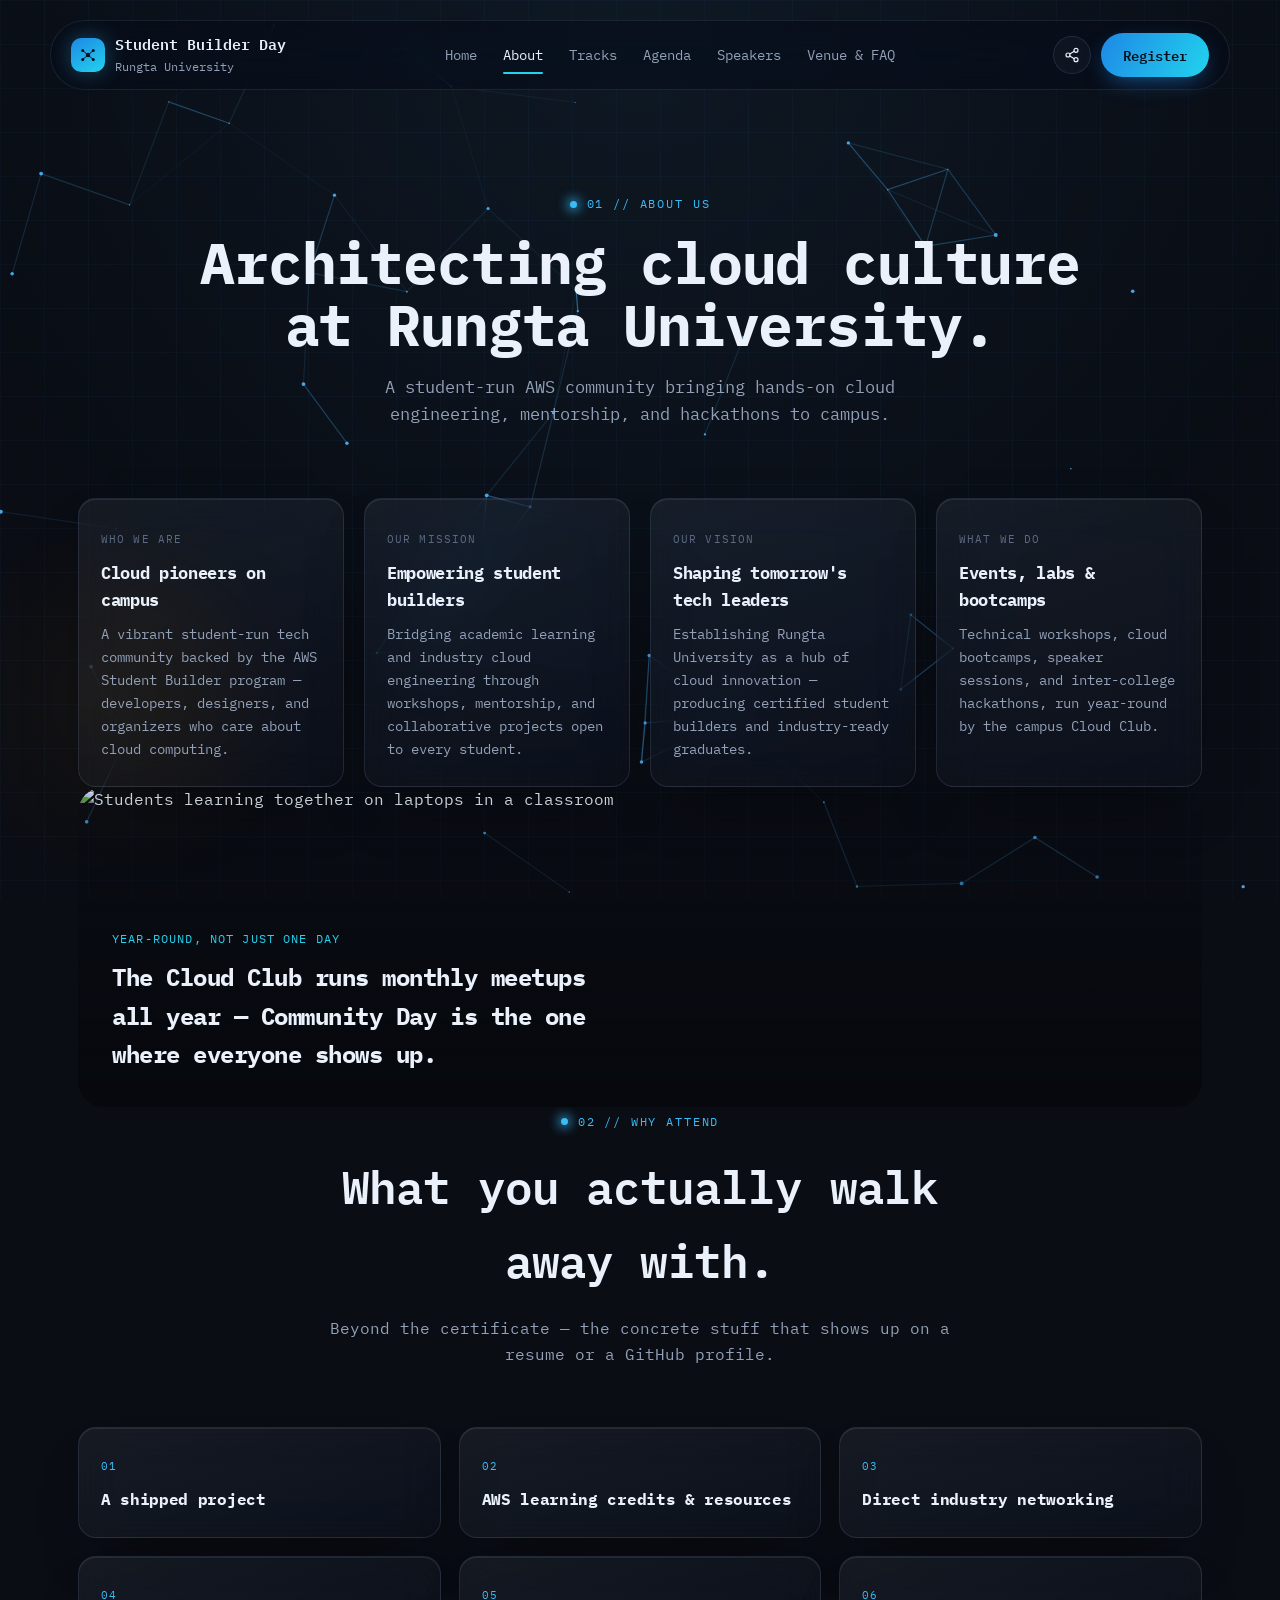
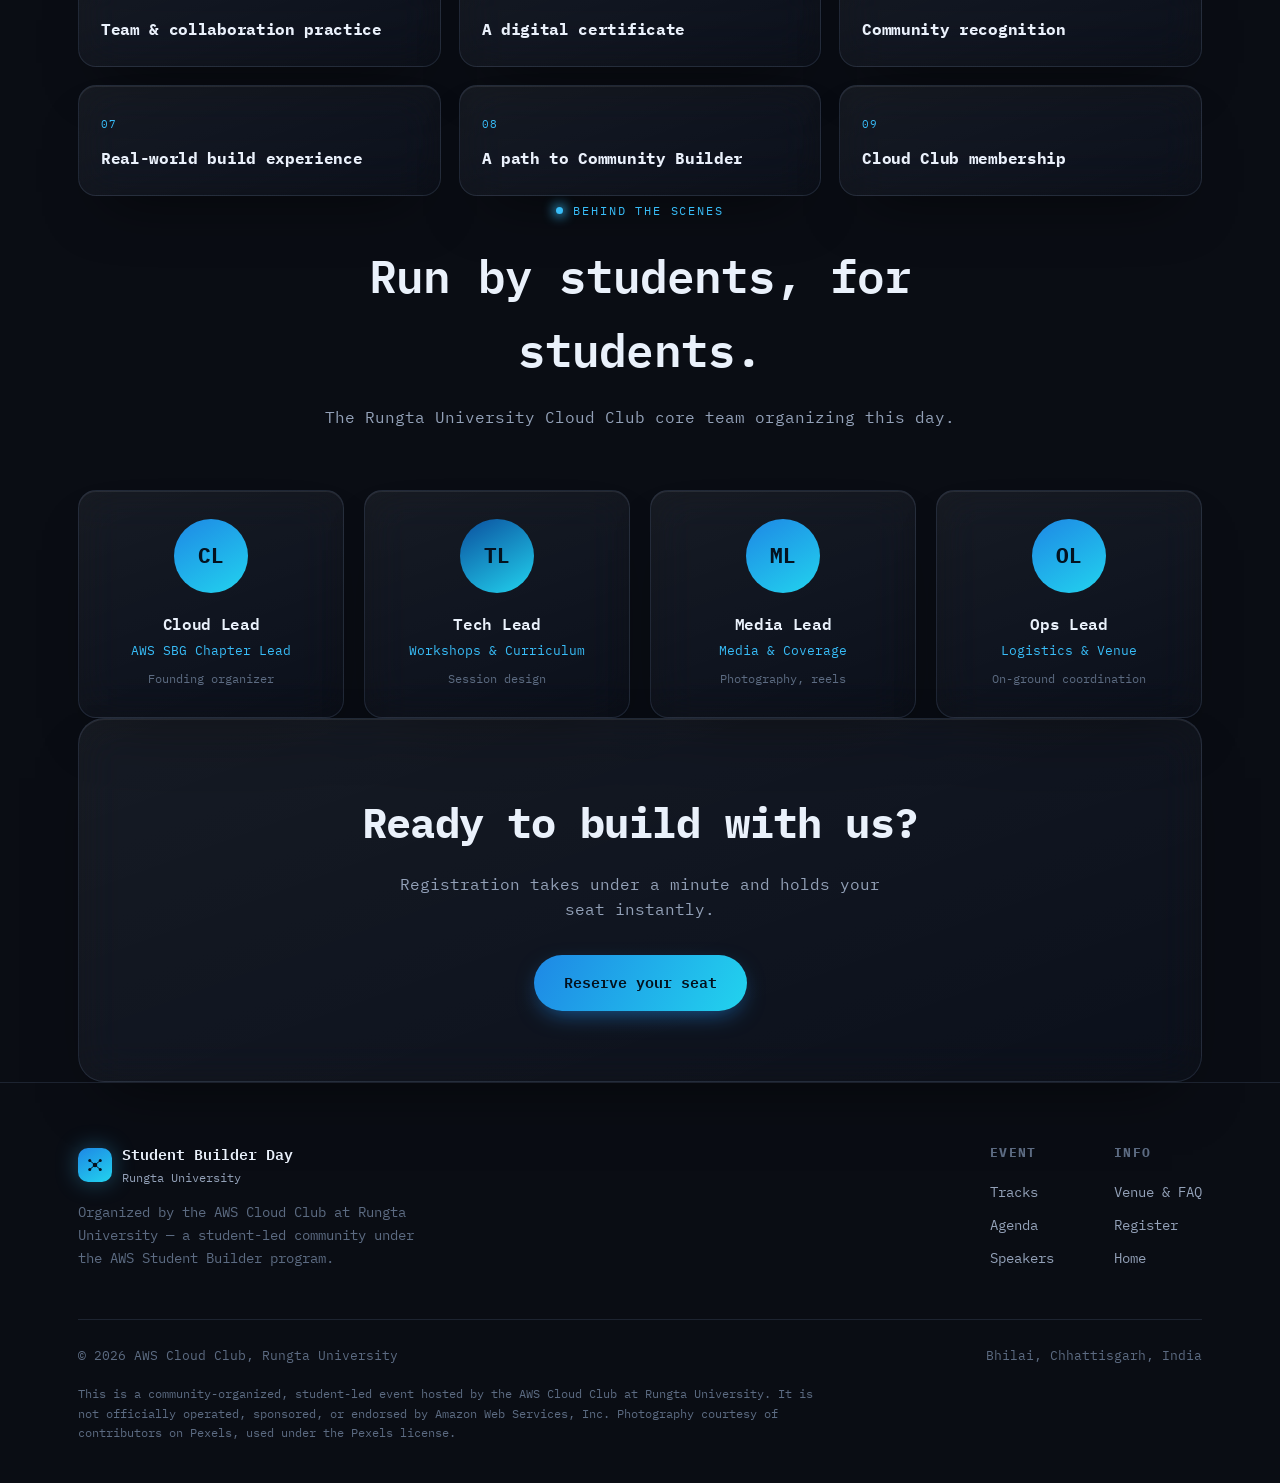
==== about.html @ 80606234 "Cyberpunk UI revamp, global IBM Plex Mono typography, and EmailJS setup" ====
<!DOCTYPE html>
<html lang="en">
<head>
<meta charset="UTF-8">
<meta name="viewport" content="width=device-width, initial-scale=1.0">
<title>About · AWS Student Builder Community Day</title>
<link href="https://fonts.googleapis.com/css2?family=IBM+Plex+Mono:wght@400;500;600;700&display=swap" rel="stylesheet">
<link rel="stylesheet" href="assets/style.css">
</head>
<body>

<canvas id="aurora"></canvas>
<div class="grain"></div>
<div class="bg-glow-global"></div>
<div class="vignette"></div>

<header id="siteHeader">
  <div class="nav-inner">
    <div class="brand">
      <div class="brand-mark">
        <svg viewBox="0 0 24 24" fill="none" xmlns="http://www.w3.org/2000/svg">
          <circle cx="12" cy="12" r="3" fill="#04121f"/><circle cx="5" cy="6" r="2" fill="#04121f"/><circle cx="19" cy="6" r="2" fill="#04121f"/>
          <circle cx="5" cy="18" r="2" fill="#04121f"/><circle cx="19" cy="18" r="2" fill="#04121f"/>
          <path d="M12 12L5 6M12 12L19 6M12 12L5 18M12 12L19 18" stroke="#04121f" stroke-width="1.3"/>
        </svg>
      </div>
      <div>Student Builder Day<span class="sub">Rungta University</span></div>
    </div>
    <nav class="links">
      <a href="index.html">Home</a>
      <a href="about.html" class="active">About</a>
      <a href="tracks.html">Tracks</a>
      <a href="agenda.html">Agenda</a>
      <a href="speakers.html">Speakers</a>
      <a href="venue.html">Venue &amp; FAQ</a>
    </nav>
    <div style="display:flex;align-items:center;gap:10px;">
      <button class="btn-icon" data-share aria-label="Share this page">
        <svg viewBox="0 0 24 24" fill="none" stroke-width="1.8" stroke-linecap="round" stroke-linejoin="round"><circle cx="18" cy="5" r="3"/><circle cx="6" cy="12" r="3"/><circle cx="18" cy="19" r="3"/><path d="M8.6 13.5l6.8 4M15.4 6.5l-6.8 4"/></svg>
      </button>
      <a href="register.html" class="btn btn-primary">Register</a>
      <div class="burger" id="burger" onclick="toggleMobile()"><span></span><span></span><span></span></div>
    </div>
  </div>
</header>

<div class="mobile-menu glass glass-tight" id="mobileMenu">
  <a href="index.html">Home</a>
  <a href="about.html" class="active">About</a>
  <a href="tracks.html">Tracks</a>
  <a href="agenda.html">Agenda</a>
  <a href="speakers.html">Speakers</a>
  <a href="venue.html">Venue &amp; FAQ</a>
  <a href="register.html">Register</a>
</div>

<main>

  <section class="page-hero wrap">
    <div class="eyebrow" style="justify-content:center;">01 // About us</div>
    <h1>Architecting cloud culture<br>at Rungta University.</h1>
    <p>A student-run AWS community bringing hands-on cloud engineering, mentorship, and hackathons to campus.</p>
  </section>

  <section class="wrap" style="padding-top:0;">
    <div class="pillar-grid">
      <div class="pillar-card glass glass-tight reveal">
        <span class="tag">Who we are</span>
        <h4>Cloud pioneers on campus</h4>
        <p>A vibrant student-run tech community backed by the AWS Student Builder program — developers, designers, and organizers who care about cloud computing.</p>
      </div>
      <div class="pillar-card glass glass-tight reveal">
        <span class="tag">Our mission</span>
        <h4>Empowering student builders</h4>
        <p>Bridging academic learning and industry cloud engineering through workshops, mentorship, and collaborative projects open to every student.</p>
      </div>
      <div class="pillar-card glass glass-tight reveal">
        <span class="tag">Our vision</span>
        <h4>Shaping tomorrow's tech leaders</h4>
        <p>Establishing Rungta University as a hub of cloud innovation — producing certified student builders and industry-ready graduates.</p>
      </div>
      <div class="pillar-card glass glass-tight reveal">
        <span class="tag">What we do</span>
        <h4>Events, labs &amp; bootcamps</h4>
        <p>Technical workshops, cloud bootcamps, speaker sessions, and inter-college hackathons, run year-round by the campus Cloud Club.</p>
      </div>
    </div>
  </section>

  <!-- PHOTO BANNER -->
  <div class="wrap">
    <div class="photo-banner reveal">
      <img src="https://images.pexels.com/photos/5940833/pexels-photo-5940833.jpeg?auto=compress&cs=tinysrgb&w=1600" alt="Students learning together on laptops in a classroom">
      <div class="cap">
        <span>Year-round, not just one day</span>
        <h3>The Cloud Club runs monthly meetups all year — Community Day is the one where everyone shows up.</h3>
      </div>
    </div>
  </div>

  <!-- BENEFITS -->
  <section class="wrap">
    <div class="section-head center reveal" style="margin-left:auto;margin-right:auto;">
      <div class="eyebrow" style="justify-content:center;">02 // Why attend</div>
      <h2>What you actually walk away with.</h2>
      <p>Beyond the certificate — the concrete stuff that shows up on a resume or a GitHub profile.</p>
    </div>
    <div class="benefit-grid">
      <div class="benefit-card glass glass-tight reveal"><span class="benefit-num">01</span><h4>A shipped project</h4></div>
      <div class="benefit-card glass glass-tight reveal"><span class="benefit-num">02</span><h4>AWS learning credits &amp; resources</h4></div>
      <div class="benefit-card glass glass-tight reveal"><span class="benefit-num">03</span><h4>Direct industry networking</h4></div>
      <div class="benefit-card glass glass-tight reveal"><span class="benefit-num">04</span><h4>Team &amp; collaboration practice</h4></div>
      <div class="benefit-card glass glass-tight reveal"><span class="benefit-num">05</span><h4>A digital certificate</h4></div>
      <div class="benefit-card glass glass-tight reveal"><span class="benefit-num">06</span><h4>Community recognition</h4></div>
      <div class="benefit-card glass glass-tight reveal"><span class="benefit-num">07</span><h4>Real-world build experience</h4></div>
      <div class="benefit-card glass glass-tight reveal"><span class="benefit-num">08</span><h4>A path to Community Builder</h4></div>
      <div class="benefit-card glass glass-tight reveal"><span class="benefit-num">09</span><h4>Cloud Club membership</h4></div>
    </div>
  </section>

  <!-- ORGANIZING TEAM -->
  <section class="wrap">
    <div class="section-head center reveal" style="margin-left:auto;margin-right:auto;">
      <div class="eyebrow" style="justify-content:center;">Behind the scenes</div>
      <h2>Run by students, for students.</h2>
      <p>The Rungta University Cloud Club core team organizing this day.</p>
    </div>
    <div class="team-grid" id="teamGrid"></div>
  </section>

  <div class="wrap">
    <div class="register-banner glass reveal">
      <h2>Ready to build with us?</h2>
      <p>Registration takes under a minute and holds your seat instantly.</p>
      <a href="register.html" class="btn btn-primary btn-lg">Reserve your seat</a>
    </div>
  </div>

</main>

<footer>
  <div class="wrap">
    <div class="footer-grid">
      <div class="footer-brand">
        <div class="brand">
          <div class="brand-mark">
            <svg viewBox="0 0 24 24" fill="none" xmlns="http://www.w3.org/2000/svg">
              <circle cx="12" cy="12" r="3" fill="#04121f"/><circle cx="5" cy="6" r="2" fill="#04121f"/><circle cx="19" cy="6" r="2" fill="#04121f"/>
              <circle cx="5" cy="18" r="2" fill="#04121f"/><circle cx="19" cy="18" r="2" fill="#04121f"/>
              <path d="M12 12L5 6M12 12L19 6M12 12L5 18M12 12L19 18" stroke="#04121f" stroke-width="1.3"/>
            </svg>
          </div>
          <div>Student Builder Day<span class="sub">Rungta University</span></div>
        </div>
        <p>Organized by the AWS Cloud Club at Rungta University — a student-led community under the AWS Student Builder program.</p>
      </div>
      <div class="footer-links">
        <div class="footer-col">
          <h5>Event</h5>
          <a href="tracks.html">Tracks</a>
          <a href="agenda.html">Agenda</a>
          <a href="speakers.html">Speakers</a>
        </div>
        <div class="footer-col">
          <h5>Info</h5>
          <a href="venue.html">Venue &amp; FAQ</a>
          <a href="register.html">Register</a>
          <a href="index.html">Home</a>
        </div>
      </div>
    </div>
    <div class="footer-bottom">
      <span>© 2026 AWS Cloud Club, Rungta University</span>
      <span>Bhilai, Chhattisgarh, India</span>
    </div>
    <p class="disclaimer">This is a community-organized, student-led event hosted by the AWS Cloud Club at Rungta University. It is not officially operated, sponsored, or endorsed by Amazon Web Services, Inc. Photography courtesy of contributors on Pexels, used under the Pexels license.</p>
  </div>
</footer>

<script src="assets/app.js"></script>
</body>
</html>
---- assets/style.css ----
:root{
  --void:#0A0D14;
  --void-2:#05070B;
  --panel:#0F1420;
  --panel-2:#131A29;
  --panel-border:rgba(148,178,222,0.14);
  --aws-blue:#1E88E5;
  --aws-blue-deep:#0B4F9E;
  --cyan:#38BDF8;
  --cyan-2:#22D3EE;
  --ice:#EAF1FB;
  --slate:#93A1B8;
  --slate-dim:#5C6B82;
  --success:#34D399;
  --danger:#F87171;
  --radius-lg:26px;
  --radius-md:18px;
  --radius-sm:12px;
  --ease:cubic-bezier(.16,.8,.24,1);
}
*{margin:0;padding:0;box-sizing:border-box;}
html{scroll-behavior:smooth;}
body{
  background:var(--void);
  color:var(--ice);
  font-family:'IBM Plex Mono',monospace;
  -webkit-font-smoothing:antialiased;
  line-height:1.6;
  overflow-x:hidden;
}
::selection{background:var(--aws-blue);color:#fff;}
h1,h2,h3,h4{font-family:'IBM Plex Mono',monospace;letter-spacing:-0.02em;color:var(--ice);}
.mono{font-family:'IBM Plex Mono',monospace;}
a{color:inherit;text-decoration:none;}
img{max-width:100%;display:block;}
button{font-family:inherit;cursor:pointer;border:none;background:none;color:inherit;}

.wrap{max-width:1180px;margin:0 auto;padding:0 28px;}
section{position:relative;padding:120px 0;}
@media(max-width:768px){section{padding:80px 0;} .wrap{padding:0 20px;}}

.eyebrow{
  font-family:'IBM Plex Mono',monospace;font-size:0.72rem;letter-spacing:0.16em;
  text-transform:uppercase;color:var(--cyan);display:inline-flex;align-items:center;gap:10px;margin-bottom:18px;
}
.eyebrow::before{content:'';width:7px;height:7px;border-radius:50%;background:var(--cyan);box-shadow:0 0 12px 2px var(--cyan);}
.grad-text{
  background:linear-gradient(100deg,var(--aws-blue) 10%,var(--cyan-2) 55%,var(--cyan) 90%);
  -webkit-background-clip:text;background-clip:text;color:transparent;
}

/* ---------- ambient background canvas (used on every page) ---------- */
#aurora{position:fixed;top:0;left:0;width:100%;height:100%;z-index:0;pointer-events:none;opacity:1;}
.grain{position:fixed;inset:0;z-index:0;pointer-events:none;background-image:linear-gradient(rgba(77,181,255,0.035) 1px,transparent 1px),linear-gradient(90deg,rgba(77,181,255,0.035) 1px,transparent 1px);background-size:44px 44px;mix-blend-mode:normal;opacity:1;}
.vignette{position:fixed;inset:0;z-index:1;pointer-events:none;background:radial-gradient(circle at 50% 0%,rgba(77,181,255,0.07) 0%,transparent 70%);}
.bg-glow-global{position:fixed;width:400px;height:400px;border-radius:50%;background:radial-gradient(circle,rgba(255,153,0,0.05) 0%,transparent 70%);bottom:0;left:-80px;pointer-events:none;z-index:0;animation:glowDrift 22s ease-in-out infinite alternate-reverse;}
@keyframes glowDrift{0%{transform:translate(0,0);}100%{transform:translate(40px,60px);}}
main{position:relative;z-index:2;}

/* ---------- video background (home hero) ---------- */
.video-bg-wrap{position:absolute;inset:0;overflow:hidden;z-index:0;}
.video-bg-wrap video{
  position:absolute;top:50%;left:50%;min-width:100%;min-height:100%;width:auto;height:auto;
  transform:translate(-50%,-50%);object-fit:cover;filter:saturate(1.15) brightness(0.55);
}
.video-bg-wrap::after{
  content:'';position:absolute;inset:0;
  background:
    linear-gradient(180deg, rgba(5,7,11,0.55) 0%, rgba(5,7,11,0.75) 55%, var(--void) 100%),
    radial-gradient(circle at 50% 30%, rgba(30,136,229,0.18), transparent 60%);
}

/* ---------- liquid glass ---------- */
.glass{
  position:relative;
  background:linear-gradient(160deg, rgba(255,255,255,0.06), rgba(255,255,255,0.015));
  backdrop-filter:blur(22px) saturate(160%);-webkit-backdrop-filter:blur(22px) saturate(160%);
  border:1px solid var(--panel-border);border-radius:var(--radius-lg);
  box-shadow:0 1px 0 rgba(255,255,255,0.08) inset, 0 30px 60px -30px rgba(0,0,0,0.6);
  overflow:hidden;
}
.glass::before{
  content:'';position:absolute;inset:0;border-radius:inherit;
  background:radial-gradient(320px circle at var(--mx,50%) var(--my,0%), rgba(120,190,255,0.16), transparent 60%);
  opacity:0;transition:opacity .4s var(--ease);pointer-events:none;
}
.glass:hover::before{opacity:1;}
.glass-tight{border-radius:var(--radius-md);}

/* ---------- nav ---------- */
header{position:fixed;top:0;left:0;right:0;z-index:100;padding:20px 28px;transition:padding .35s var(--ease);}
header.scrolled{padding:12px 28px;}
.nav-inner{
  max-width:1180px;margin:0 auto;display:flex;align-items:center;justify-content:space-between;padding:12px 20px;
  border-radius:100px;background:rgba(9,12,20,0.55);backdrop-filter:blur(18px) saturate(160%);-webkit-backdrop-filter:blur(18px) saturate(160%);
  border:1px solid rgba(148,178,222,0.12);transition:all .35s var(--ease);
}
header.scrolled .nav-inner{padding:8px 18px;background:rgba(9,12,20,0.8);}
.brand{display:flex;align-items:center;gap:10px;font-weight:600;font-size:0.95rem;white-space:nowrap;}
.brand-mark{
  width:34px;height:34px;border-radius:10px;background:linear-gradient(150deg,var(--aws-blue),var(--cyan-2));
  display:flex;align-items:center;justify-content:center;flex-shrink:0;box-shadow:0 0 22px rgba(56,189,248,0.35);
}
.brand-mark svg{width:18px;height:18px;}
.brand span.sub{color:var(--slate);font-weight:400;font-size:0.78rem;display:block;}

nav.links{display:flex;gap:26px;align-items:center;}
nav.links a{font-size:0.88rem;color:var(--slate);transition:color .2s;position:relative;white-space:nowrap;}
nav.links a:hover, nav.links a.active{color:var(--ice);}
nav.links a.active::after{content:'';position:absolute;left:0;right:0;bottom:-8px;height:2px;background:var(--cyan-2);border-radius:2px;}

.btn{
  display:inline-flex;align-items:center;justify-content:center;gap:8px;padding:11px 22px;border-radius:100px;
  font-size:0.86rem;font-weight:600;transition:transform .25s var(--ease), box-shadow .25s var(--ease), background .25s;white-space:nowrap;
}
.btn-primary{background:linear-gradient(120deg,var(--aws-blue),var(--cyan-2));color:#04101c;box-shadow:0 8px 24px -8px rgba(30,136,229,0.7);}
.btn-primary:hover{transform:translateY(-2px);box-shadow:0 14px 30px -8px rgba(56,189,248,0.6);}
.btn-ghost{border:1px solid var(--panel-border);background:rgba(255,255,255,0.03);color:var(--ice);}
.btn-ghost:hover{border-color:rgba(56,189,248,0.5);background:rgba(56,189,248,0.06);}
.btn-icon{width:38px;height:38px;border-radius:50%;border:1px solid var(--panel-border);background:rgba(255,255,255,0.03);display:flex;align-items:center;justify-content:center;flex-shrink:0;}
.btn-icon:hover{border-color:rgba(56,189,248,0.5);}
.btn-icon svg{width:16px;height:16px;stroke:var(--ice);}

.burger{display:none;width:36px;height:36px;position:relative;flex-shrink:0;}
.burger span{position:absolute;left:8px;right:8px;height:2px;background:var(--ice);border-radius:2px;transition:.3s;}
.burger span:nth-child(1){top:12px;} .burger span:nth-child(2){top:18px;} .burger span:nth-child(3){top:24px;}
.burger.open span:nth-child(1){transform:translateY(6px) rotate(45deg);}
.burger.open span:nth-child(2){opacity:0;}
.burger.open span:nth-child(3){transform:translateY(-6px) rotate(-45deg);}

.mobile-menu{
  position:fixed;top:82px;left:16px;right:16px;z-index:99;padding:14px;border-radius:22px;display:flex;flex-direction:column;gap:2px;
  transform:translateY(-16px);opacity:0;pointer-events:none;transition:all .3s var(--ease);
}
.mobile-menu.open{transform:translateY(0);opacity:1;pointer-events:auto;}
.mobile-menu a{padding:14px 10px;border-bottom:1px solid var(--panel-border);color:var(--ice);font-size:1rem;}
.mobile-menu a:last-of-type{border-bottom:none;}
.mobile-menu a.active{color:var(--cyan);}

@media(max-width:860px){nav.links{display:none;} .burger{display:block;}}

/* ---------- terminal boot line ---------- */
.boot-line{
  max-width:640px;margin:0 auto 28px;padding:10px 16px;border-radius:10px;
  background:rgba(0,0,0,0.35);border:1px solid rgba(56,189,248,0.2);
  font-family:'IBM Plex Mono',monospace;font-size:0.78rem;color:var(--cyan-2);text-align:left;
  white-space:nowrap;overflow:hidden;
}
.boot-line .caret{display:inline-block;width:8px;height:1em;background:var(--cyan-2);margin-left:2px;vertical-align:middle;animation:blink 1s step-end infinite;}
@keyframes blink{50%{opacity:0;}}

/* ---------- page hero (non-home pages) ---------- */
.page-hero{padding:190px 0 70px;text-align:center;}
@media(max-width:768px){.page-hero{padding-top:150px;}}
.page-hero h1{font-size:clamp(2.1rem,5vw,3.6rem);line-height:1.08;margin-bottom:18px;}
.page-hero p{max-width:620px;margin:0 auto;color:var(--slate);font-size:1.05rem;}

/* ---------- hero (home) ---------- */
.hero{padding-top:200px;padding-bottom:90px;text-align:center;}
@media(max-width:768px){.hero{padding-top:160px;}}
.hero h1{font-size:clamp(2.3rem,6.2vw,5.2rem);line-height:1.04;font-weight:700;max-width:920px;margin:0 auto 26px;}
.hero p.lead{max-width:600px;margin:0 auto 42px;color:var(--slate);font-size:1.1rem;}
.cta-row{display:flex;gap:16px;justify-content:center;flex-wrap:wrap;margin-bottom:56px;}
.btn-lg{padding:16px 30px;font-size:0.95rem;}

.countdown{display:inline-flex;gap:10px;padding:18px;border-radius:24px;margin-bottom:22px;}
.countdown .unit{display:flex;flex-direction:column;align-items:center;padding:12px 18px;min-width:78px;border-radius:16px;background:rgba(255,255,255,0.03);border:1px solid rgba(148,178,222,0.1);}
.countdown .unit b{font-family:'IBM Plex Mono',monospace;font-size:1.9rem;font-weight:600;color:var(--ice);}
.countdown .unit span{font-size:0.66rem;letter-spacing:0.12em;color:var(--slate-dim);text-transform:uppercase;margin-top:4px;}
.countdown .colon{align-self:center;color:var(--slate-dim);font-size:1.4rem;font-family:'IBM Plex Mono',monospace;}
@media(max-width:560px){.countdown{gap:6px;padding:12px;} .countdown .unit{min-width:56px;padding:10px 8px;} .countdown .unit b{font-size:1.3rem;}}
.fine-note{color:var(--slate-dim);font-size:0.85rem;}
.fine-note b{color:var(--slate);font-weight:600;}

/* ---------- marquee ---------- */
.marquee-track{display:flex;gap:14px;width:max-content;animation:scroll-left 34s linear infinite;}
@keyframes scroll-left{from{transform:translateX(0);}to{transform:translateX(-50%);}}
.marquee-wrap{
  overflow:hidden;-webkit-mask-image:linear-gradient(90deg,transparent,#000 8%,#000 92%,transparent);
  mask-image:linear-gradient(90deg,transparent,#000 8%,#000 92%,transparent);
  border-top:1px solid var(--panel-border);border-bottom:1px solid var(--panel-border);padding:22px 0;position:relative;z-index:2;
}
.chip{padding:9px 20px;border-radius:100px;white-space:nowrap;background:rgba(255,255,255,0.03);border:1px solid var(--panel-border);font-size:0.85rem;color:var(--slate);font-family:'IBM Plex Mono',monospace;}

/* ---------- section heads ---------- */
.section-head{max-width:640px;margin-bottom:60px;}
.section-head h2{font-size:clamp(1.9rem,3.6vw,2.9rem);margin-bottom:18px;font-weight:600;}
.section-head p{color:var(--slate);font-size:1.02rem;}
.section-head.center{margin-left:auto;margin-right:auto;text-align:center;}

/* ---------- photo banner ---------- */
.photo-banner{
  position:relative;border-radius:var(--radius-lg);overflow:hidden;min-height:320px;
  display:flex;align-items:flex-end;padding:34px;
}
.photo-banner img{position:absolute;inset:0;width:100%;height:100%;object-fit:cover;z-index:0;}
.photo-banner::before{content:'';position:absolute;inset:0;background:linear-gradient(180deg, rgba(10,13,20,0.1) 0%, rgba(6,8,13,0.92) 100%);z-index:1;}
.photo-banner .cap{position:relative;z-index:2;max-width:520px;}
.photo-banner .cap span{font-family:'IBM Plex Mono',monospace;font-size:0.72rem;color:var(--cyan-2);letter-spacing:0.1em;text-transform:uppercase;}
.photo-banner .cap h3{font-size:1.5rem;margin-top:8px;}

/* ---------- about grid ---------- */
.about-grid{display:grid;grid-template-columns:1.1fr 1fr;gap:60px;align-items:center;}
@media(max-width:900px){.about-grid{grid-template-columns:1fr;gap:40px;}}
.about-copy p{color:var(--slate);margin-bottom:18px;font-size:1.02rem;}
.stat-grid{display:grid;grid-template-columns:1fr 1fr;gap:16px;}
.stat-card{padding:26px 22px;text-align:left;}
.stat-card b{display:block;font-family:'IBM Plex Mono',monospace;font-size:2.1rem;font-weight:700;margin-bottom:4px;}
.stat-card span{color:var(--slate-dim);font-size:0.82rem;text-transform:uppercase;letter-spacing:0.08em;}

.pillar-grid{display:grid;grid-template-columns:repeat(4,1fr);gap:20px;}
@media(max-width:900px){.pillar-grid{grid-template-columns:1fr 1fr;}}
@media(max-width:520px){.pillar-grid{grid-template-columns:1fr;}}
.pillar-card{padding:26px 22px;}
.pillar-card span.tag{font-family:'IBM Plex Mono',monospace;font-size:0.7rem;color:var(--slate-dim);letter-spacing:0.1em;text-transform:uppercase;}
.pillar-card h4{font-size:1.05rem;margin:10px 0 8px;}
.pillar-card p{color:var(--slate);font-size:0.9rem;}

/* ---------- benefits grid ---------- */
.benefit-grid{display:grid;grid-template-columns:repeat(3,1fr);gap:18px;}
@media(max-width:900px){.benefit-grid{grid-template-columns:1fr 1fr;}}
@media(max-width:560px){.benefit-grid{grid-template-columns:1fr;}}
.benefit-card{padding:24px 22px;transition:transform .3s var(--ease), border-color .3s;}
.benefit-card:hover{transform:translateY(-4px);border-color:rgba(56,189,248,0.3);}
.benefit-num{font-family:'IBM Plex Mono',monospace;font-size:0.7rem;color:var(--cyan);letter-spacing:0.1em;}
.benefit-card h4{font-size:1rem;margin-top:10px;}

/* ---------- team ---------- */
.team-grid{display:grid;grid-template-columns:repeat(4,1fr);gap:20px;}
@media(max-width:900px){.team-grid{grid-template-columns:1fr 1fr;}}
@media(max-width:480px){.team-grid{grid-template-columns:1fr;}}
.team-card{padding:28px 22px;text-align:center;}
.avatar{
  width:74px;height:74px;border-radius:50%;margin:0 auto 18px;display:flex;align-items:center;justify-content:center;
  font-family:'IBM Plex Mono',monospace;font-weight:700;font-size:1.3rem;color:#04121f;
}
.team-card h4{font-size:1.02rem;margin-bottom:4px;font-weight:600;}
.team-card .role{color:var(--cyan);font-size:0.8rem;margin-bottom:8px;}
.team-card .org{color:var(--slate-dim);font-size:0.78rem;}

/* ---------- tabs (tracks filter) ---------- */
.tabs{display:flex;gap:10px;flex-wrap:wrap;margin-bottom:36px;justify-content:center;}
.tab{
  padding:9px 20px;border-radius:100px;font-size:0.85rem;border:1px solid var(--panel-border);
  background:rgba(255,255,255,0.03);color:var(--slate);transition:all .25s var(--ease);
}
.tab:hover{color:var(--ice);}
.tab.active{background:linear-gradient(120deg,var(--aws-blue),var(--cyan-2));color:#04101c;border-color:transparent;font-weight:600;}

/* ---------- tracks ---------- */
.track-grid{display:grid;grid-template-columns:repeat(3,1fr);gap:22px;}
@media(max-width:900px){.track-grid{grid-template-columns:1fr 1fr;}}
@media(max-width:600px){.track-grid{grid-template-columns:1fr;}}
.track-card{padding:30px 26px;transition:transform .35s var(--ease), border-color .35s, opacity .3s, display .3s;}
.track-card:hover{transform:translateY(-6px);border-color:rgba(56,189,248,0.35);}
.track-card.hidden{display:none;}
.track-icon{
  width:48px;height:48px;border-radius:13px;margin-bottom:20px;
  background:linear-gradient(150deg,rgba(30,136,229,0.25),rgba(34,211,238,0.14));border:1px solid rgba(56,189,248,0.25);
  display:flex;align-items:center;justify-content:center;
}
.track-icon svg{width:24px;height:24px;stroke:var(--cyan-2);}
.track-tag{font-family:'JetBrains Mono',monospace;font-size:0.7rem;color:var(--slate-dim);letter-spacing:0.1em;margin-bottom:10px;display:block;}
.track-card h3{font-size:1.16rem;margin-bottom:10px;font-weight:600;}
.track-card p{color:var(--slate);font-size:0.92rem;}

/* ---------- timeline (agenda + process) ---------- */
.timeline{position:relative;max-width:820px;margin:0 auto;}
.timeline::before{
  content:'';position:absolute;left:104px;top:6px;bottom:6px;width:1px;
  background:linear-gradient(180deg,transparent,rgba(56,189,248,0.35) 8%,rgba(56,189,248,0.35) 92%,transparent);
}
@media(max-width:640px){.timeline::before{left:64px;}}
.t-item{display:grid;grid-template-columns:88px 32px 1fr;gap:0;margin-bottom:6px;position:relative;}
@media(max-width:640px){.t-item{grid-template-columns:48px 26px 1fr;}}
.t-time{font-family:'JetBrains Mono',monospace;color:var(--cyan);font-size:0.85rem;padding-top:22px;}
.t-node{display:flex;justify-content:center;padding-top:24px;}
.t-dot{width:11px;height:11px;border-radius:50%;background:var(--void);border:2px solid var(--cyan-2);box-shadow:0 0 0 4px var(--void-2), 0 0 14px rgba(34,211,238,0.5);z-index:2;}
.t-card{padding:20px 24px;margin-bottom:20px;}
.t-card h4{font-size:1.02rem;margin-bottom:6px;font-weight:600;}
.t-card p{color:var(--slate);font-size:0.9rem;}
.t-badge{display:inline-block;margin-top:10px;font-size:0.68rem;font-family:'JetBrains Mono',monospace;color:var(--slate-dim);letter-spacing:0.08em;text-transform:uppercase;}

/* ---------- phase cards (registration process) ---------- */
.phase-grid{display:grid;grid-template-columns:repeat(3,1fr);gap:20px;}
@media(max-width:900px){.phase-grid{grid-template-columns:1fr 1fr;}}
@media(max-width:560px){.phase-grid{grid-template-columns:1fr;}}
.phase-card{padding:26px 24px;}
.phase-num{font-family:'JetBrains Mono',monospace;font-size:0.72rem;color:var(--slate-dim);letter-spacing:0.1em;}
.phase-status{display:inline-block;margin-left:10px;padding:3px 10px;border-radius:100px;font-size:0.66rem;font-family:'JetBrains Mono',monospace;text-transform:uppercase;letter-spacing:0.06em;}
.phase-status.now{background:rgba(34,211,238,0.14);color:var(--cyan-2);border:1px solid rgba(34,211,238,0.3);}
.phase-status.next{background:rgba(255,255,255,0.04);color:var(--slate);border:1px solid var(--panel-border);}
.phase-card h4{font-size:1.05rem;margin:12px 0 8px;}
.phase-card p{color:var(--slate);font-size:0.9rem;}

/* ---------- venue ---------- */
.venue-grid{display:grid;grid-template-columns:1fr 1fr;gap:40px;align-items:stretch;}
@media(max-width:900px){.venue-grid{grid-template-columns:1fr;}}
.venue-copy h3{font-size:1.6rem;margin-bottom:14px;}
.venue-copy p{color:var(--slate);margin-bottom:22px;}
.venue-list{list-style:none;margin-bottom:26px;}
.venue-list li{display:flex;gap:12px;align-items:flex-start;color:var(--slate);font-size:0.94rem;padding:10px 0;border-bottom:1px solid var(--panel-border);}
.venue-list li svg{width:18px;height:18px;stroke:var(--cyan-2);flex-shrink:0;margin-top:2px;}
.map-card{position:relative;min-height:100%;border-radius:var(--radius-lg);overflow:hidden;}
.map-card img{position:absolute;inset:0;width:100%;height:100%;object-fit:cover;}
.map-card::after{content:'';position:absolute;inset:0;background:linear-gradient(180deg, rgba(6,8,13,0.2), rgba(6,8,13,0.85));}
.pin{position:absolute;bottom:28px;left:28px;right:28px;z-index:2;display:flex;flex-direction:column;gap:10px;}
.pin-dot{width:16px;height:16px;border-radius:50%;background:var(--cyan-2);box-shadow:0 0 0 6px rgba(34,211,238,0.14), 0 0 20px rgba(34,211,238,0.5);animation:pulse 2.4s ease-in-out infinite;}
@keyframes pulse{0%,100%{transform:scale(1);}50%{transform:scale(1.15);}}
.pin span{color:var(--ice);font-weight:600;}
.pin small{color:var(--slate-dim);}

/* ---------- FAQ ---------- */
.faq-item{border-bottom:1px solid var(--panel-border);}
.faq-item:first-child{border-top:1px solid var(--panel-border);}
.faq-q{width:100%;text-align:left;padding:24px 4px;display:flex;justify-content:space-between;align-items:center;font-weight:600;font-size:1.02rem;color:var(--ice);}
.faq-q .plus{width:22px;height:22px;flex-shrink:0;position:relative;margin-left:20px;}
.faq-q .plus::before,.faq-q .plus::after{content:'';position:absolute;background:var(--cyan-2);top:50%;left:50%;transform:translate(-50%,-50%);}
.faq-q .plus::before{width:14px;height:2px;}
.faq-q .plus::after{width:2px;height:14px;transition:transform .3s var(--ease);}
.faq-item.open .plus::after{transform:translate(-50%,-50%) rotate(90deg);opacity:0;}
.faq-a{max-height:0;overflow:hidden;transition:max-height .4s var(--ease);}
.faq-a p{color:var(--slate);padding-bottom:22px;padding-right:40px;font-size:0.95rem;}

/* ---------- register banner (cross-page CTA) ---------- */
.register-banner{text-align:center;padding:70px 40px;}
.register-banner h2{font-size:clamp(1.8rem,4vw,2.6rem);margin-bottom:16px;}
.register-banner p{color:var(--slate);margin-bottom:32px;max-width:520px;margin-left:auto;margin-right:auto;}

/* ---------- registration wizard ---------- */
.wizard{max-width:640px;margin:0 auto;padding:44px;}
@media(max-width:640px){.wizard{padding:26px 20px;}}
.wizard-steps{display:flex;justify-content:space-between;margin-bottom:38px;position:relative;}
.wizard-steps::before{content:'';position:absolute;top:15px;left:5%;right:5%;height:1px;background:var(--panel-border);z-index:0;}
.wstep{position:relative;z-index:1;display:flex;flex-direction:column;align-items:center;gap:8px;flex:1;}
.wstep .dot{width:30px;height:30px;border-radius:50%;background:var(--panel-2);border:1px solid var(--panel-border);display:flex;align-items:center;justify-content:center;font-family:'JetBrains Mono',monospace;font-size:0.8rem;color:var(--slate-dim);transition:all .3s var(--ease);}
.wstep.active .dot{background:linear-gradient(120deg,var(--aws-blue),var(--cyan-2));color:#04101c;border-color:transparent;}
.wstep.done .dot{background:rgba(34,211,238,0.15);border-color:var(--cyan-2);color:var(--cyan-2);}
.wstep span.label{font-size:0.72rem;color:var(--slate-dim);text-align:center;}
.wstep.active span.label{color:var(--ice);}

.step-panel{display:none;}
.step-panel.active{display:block;animation:fadein .4s var(--ease);}
@keyframes fadein{from{opacity:0;transform:translateY(8px);}to{opacity:1;transform:translateY(0);}}

.field{margin-bottom:18px;}
.field label{display:block;font-size:0.8rem;color:var(--slate);margin-bottom:8px;}
.field input,.field select{
  width:100%;padding:13px 14px;border-radius:12px;background:rgba(255,255,255,0.03);border:1px solid var(--panel-border);
  color:var(--ice);font-size:0.92rem;font-family:'Inter',sans-serif;transition:border-color .2s;
}
.field input:focus,.field select:focus{outline:none;border-color:var(--cyan);}
.field select option{background:#0F1420;}
.field-row{display:grid;grid-template-columns:1fr 1fr;gap:14px;}
@media(max-width:480px){.field-row{grid-template-columns:1fr;}}
.field .err{color:var(--danger);font-size:0.76rem;margin-top:6px;display:none;}
.field.invalid input,.field.invalid select{border-color:var(--danger);}
.field.invalid .err{display:block;}

.review-list{list-style:none;margin-bottom:24px;}
.review-list li{display:flex;justify-content:space-between;gap:16px;padding:12px 0;border-bottom:1px solid var(--panel-border);font-size:0.92rem;}
.review-list li span:first-child{color:var(--slate-dim);}
.review-list li span:last-child{color:var(--ice);font-weight:500;text-align:right;}

.wizard-actions{display:flex;justify-content:space-between;gap:14px;margin-top:30px;}
.wizard-actions .btn{flex:1;justify-content:center;}

.success-view{display:none;text-align:center;padding:10px 4px 6px;}
.success-view.show{display:block;}
.success-icon{width:62px;height:62px;border-radius:50%;margin:0 auto 22px;background:rgba(52,211,153,0.12);border:1px solid rgba(52,211,153,0.35);display:flex;align-items:center;justify-content:center;}
.success-view h3{margin-bottom:10px;}
.success-view p{color:var(--slate);margin-bottom:26px;font-size:0.94rem;}
.success-actions{display:flex;flex-direction:column;gap:10px;}

/* ---------- footer ---------- */
footer{padding:60px 0 40px;border-top:1px solid var(--panel-border);position:relative;z-index:2;}
.footer-grid{display:flex;justify-content:space-between;flex-wrap:wrap;gap:30px;margin-bottom:40px;}
.footer-brand p{color:var(--slate-dim);font-size:0.88rem;max-width:340px;margin-top:14px;}
.footer-links{display:flex;gap:60px;flex-wrap:wrap;}
.footer-col h5{font-size:0.8rem;text-transform:uppercase;letter-spacing:0.1em;color:var(--slate-dim);margin-bottom:16px;}
.footer-col a{display:block;color:var(--slate);font-size:0.9rem;margin-bottom:10px;}
.footer-col a:hover{color:var(--cyan);}
.footer-social{display:flex;gap:10px;margin-top:16px;}
.footer-bottom{display:flex;justify-content:space-between;flex-wrap:wrap;gap:12px;padding-top:26px;border-top:1px solid var(--panel-border);color:var(--slate-dim);font-size:0.8rem;}
.disclaimer{color:var(--slate-dim);font-size:0.76rem;max-width:760px;margin-top:18px;line-height:1.6;}

/* ---------- modal (quick register, used site-wide) ---------- */
.modal-overlay{
  position:fixed;inset:0;z-index:200;background:rgba(4,6,12,0.7);backdrop-filter:blur(6px);
  display:flex;align-items:center;justify-content:center;padding:20px;opacity:0;pointer-events:none;transition:opacity .3s var(--ease);
}
.modal-overlay.open{opacity:1;pointer-events:auto;}
.modal{width:100%;max-width:420px;padding:36px;transform:translateY(20px) scale(0.98);opacity:0;transition:all .4s var(--ease);text-align:center;}
.modal-overlay.open .modal{transform:translateY(0) scale(1);opacity:1;}
.modal-close{position:absolute;top:20px;right:20px;width:34px;height:34px;border-radius:50%;background:rgba(255,255,255,0.05);display:flex;align-items:center;justify-content:center;}
.modal h3{font-size:1.4rem;margin-bottom:10px;}
.modal p{color:var(--slate);font-size:0.92rem;margin-bottom:26px;}

/* ---------- reveal ---------- */
.reveal{opacity:0;transform:translateY(28px);transition:opacity .8s var(--ease), transform .8s var(--ease);}
.reveal.in{opacity:1;transform:translateY(0);}

:focus-visible{outline:2px solid var(--cyan);outline-offset:3px;}

@media (prefers-reduced-motion: reduce){
  *{animation-duration:0.001ms !important; animation-iteration-count:1 !important; transition-duration:0.001ms !important;}
  html{scroll-behavior:auto;}
}
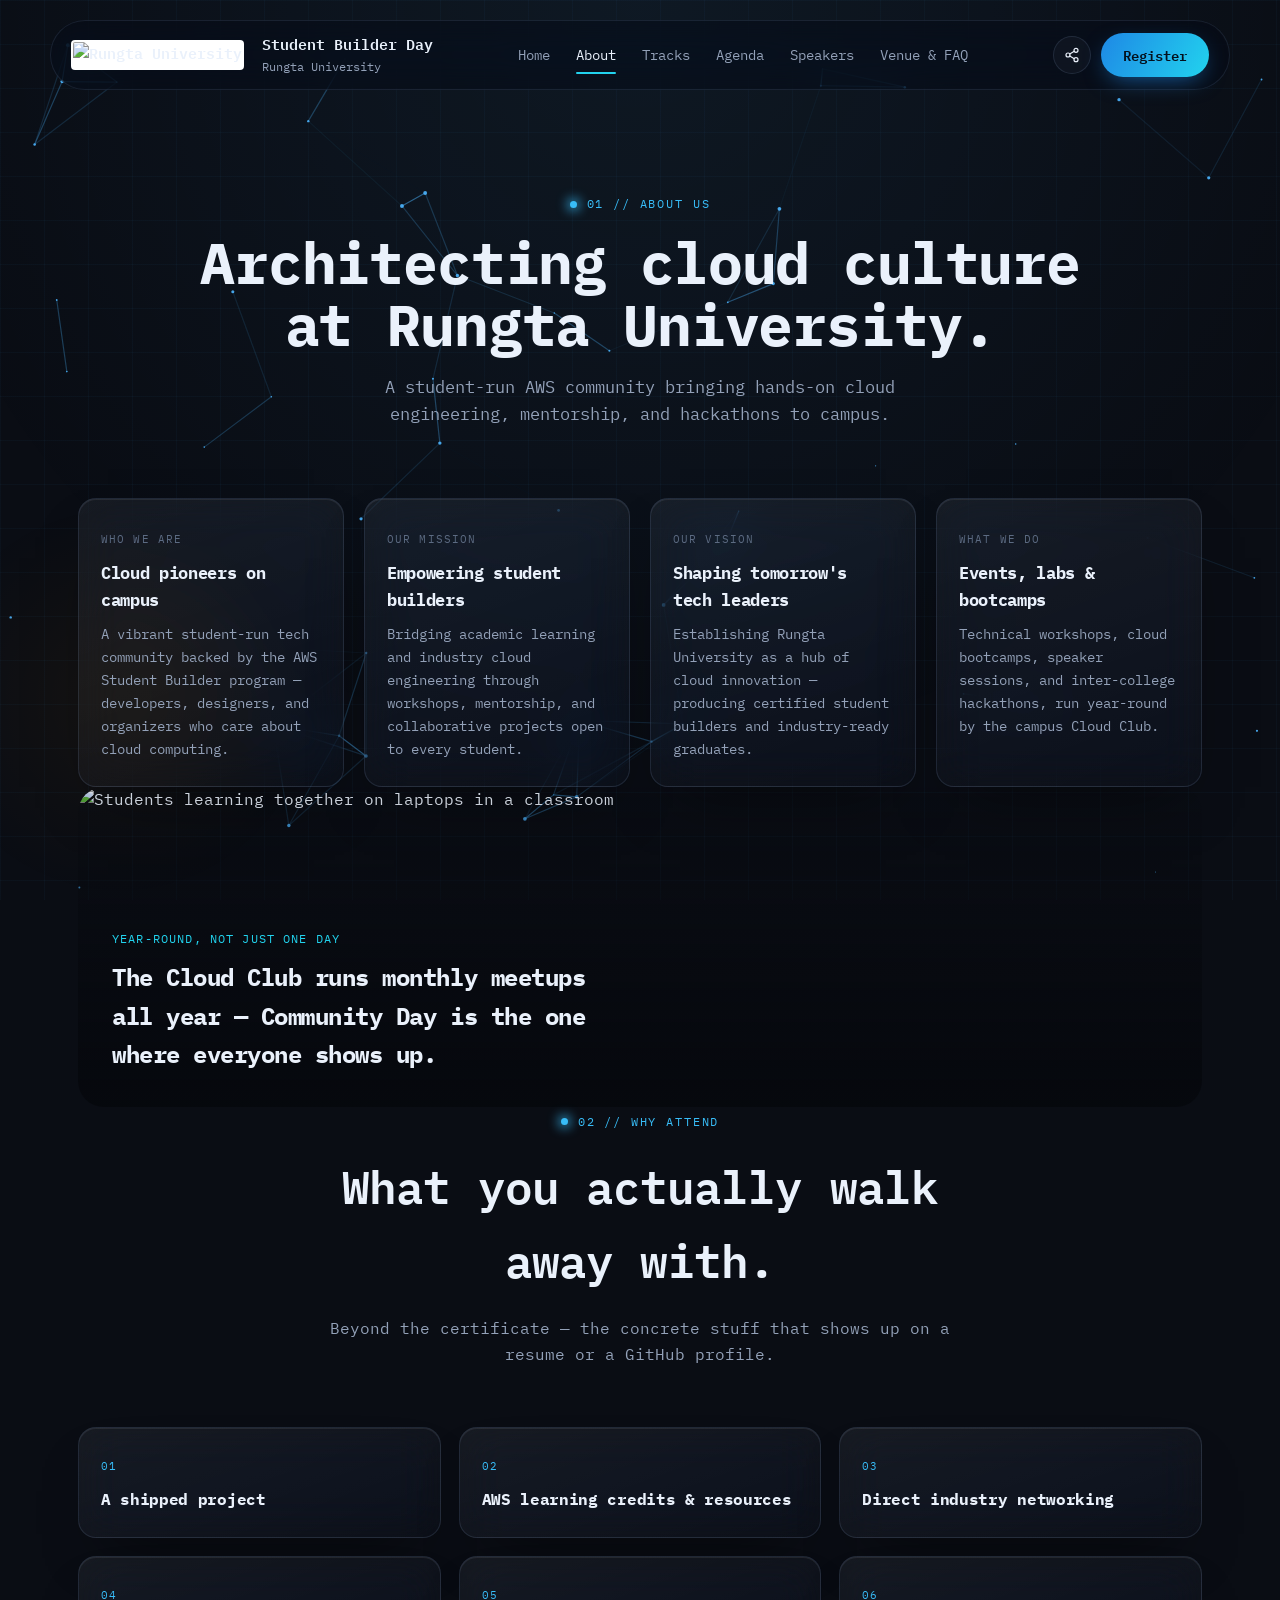
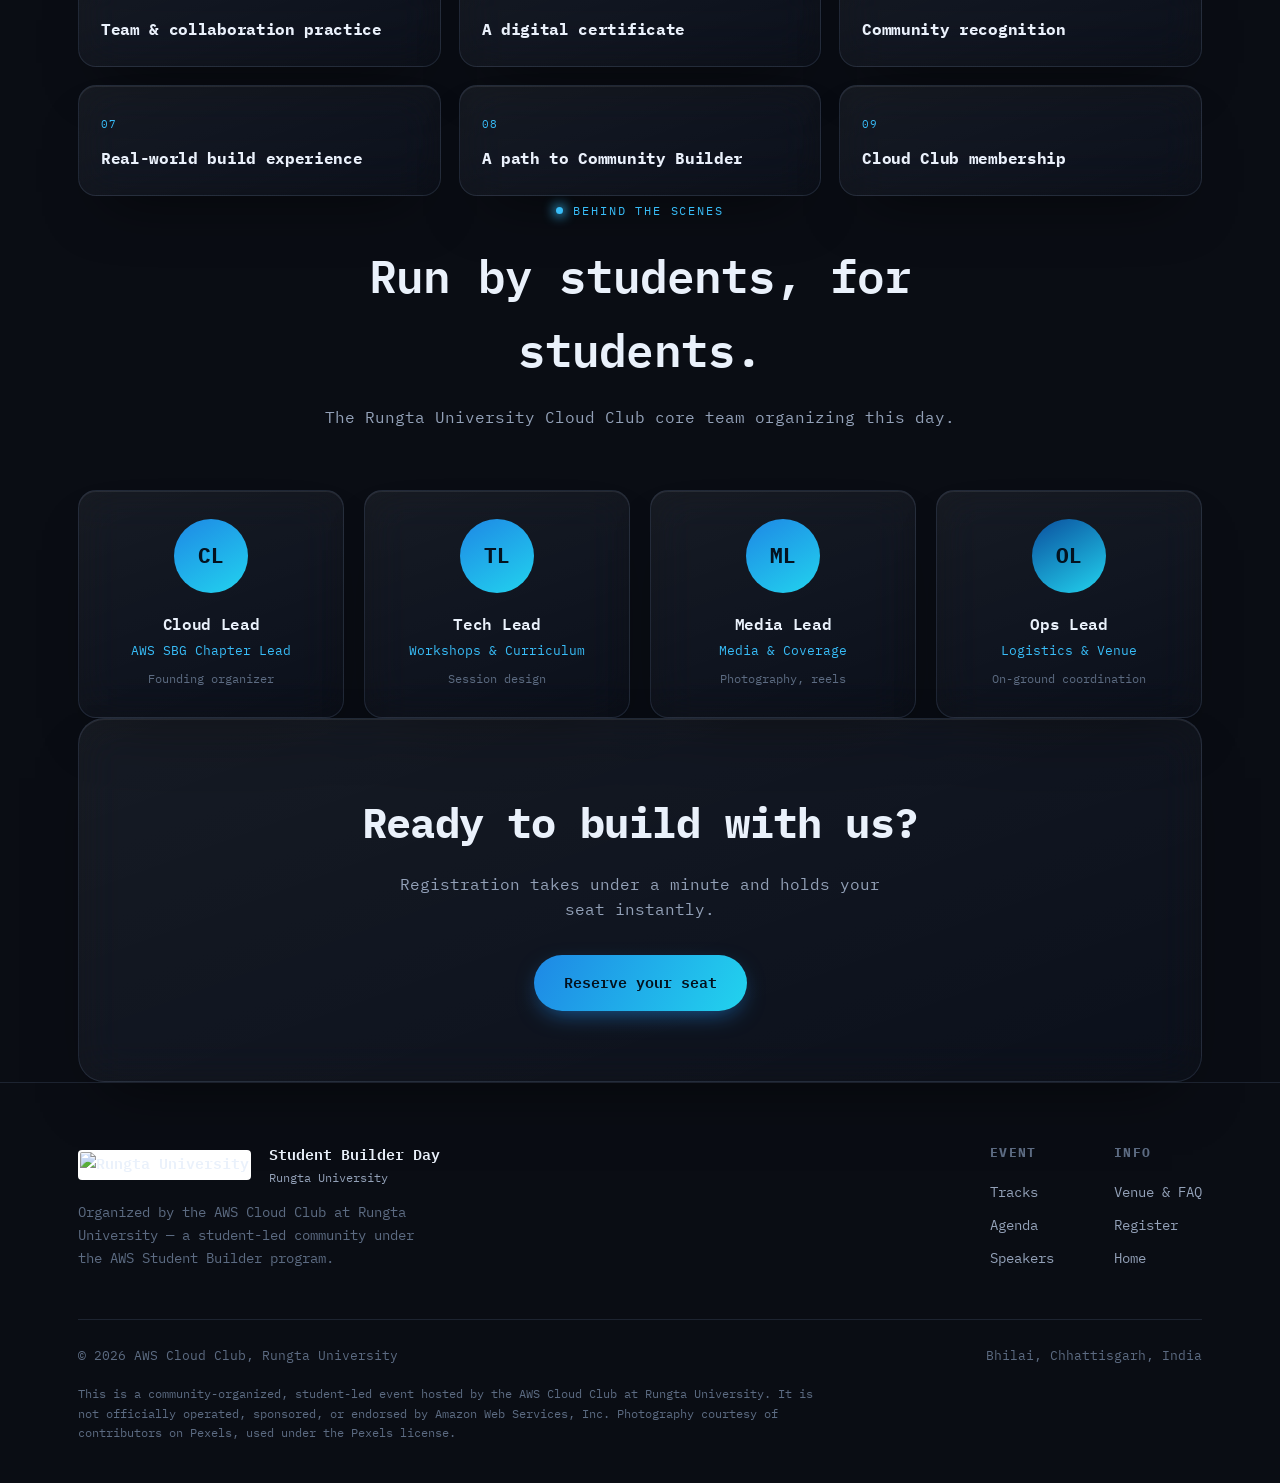
==== commit d40a8da1: "Update all pages to use official Rungta University logo" ====
--- a/about.html
+++ b/about.html
@@ -17,13 +17,7 @@
 <header id="siteHeader">
   <div class="nav-inner">
     <div class="brand">
-      <div class="brand-mark">
-        <svg viewBox="0 0 24 24" fill="none" xmlns="http://www.w3.org/2000/svg">
-          <circle cx="12" cy="12" r="3" fill="#04121f"/><circle cx="5" cy="6" r="2" fill="#04121f"/><circle cx="19" cy="6" r="2" fill="#04121f"/>
-          <circle cx="5" cy="18" r="2" fill="#04121f"/><circle cx="19" cy="18" r="2" fill="#04121f"/>
-          <path d="M12 12L5 6M12 12L19 6M12 12L5 18M12 12L19 18" stroke="#04121f" stroke-width="1.3"/>
-        </svg>
-      </div>
+      <img src="https://rungta.ac.in/wp-content/uploads/2024/04/Frame-2147223909.webp" alt="Rungta University" style="height: 30px; width: auto; background: white; padding: 2px; border-radius: 4px; margin-right: 8px;">
       <div>Student Builder Day<span class="sub">Rungta University</span></div>
     </div>
     <nav class="links">
@@ -143,13 +137,7 @@
     <div class="footer-grid">
       <div class="footer-brand">
         <div class="brand">
-          <div class="brand-mark">
-            <svg viewBox="0 0 24 24" fill="none" xmlns="http://www.w3.org/2000/svg">
-              <circle cx="12" cy="12" r="3" fill="#04121f"/><circle cx="5" cy="6" r="2" fill="#04121f"/><circle cx="19" cy="6" r="2" fill="#04121f"/>
-              <circle cx="5" cy="18" r="2" fill="#04121f"/><circle cx="19" cy="18" r="2" fill="#04121f"/>
-              <path d="M12 12L5 6M12 12L19 6M12 12L5 18M12 12L19 18" stroke="#04121f" stroke-width="1.3"/>
-            </svg>
-          </div>
+          <img src="https://rungta.ac.in/wp-content/uploads/2024/04/Frame-2147223909.webp" alt="Rungta University" style="height: 30px; width: auto; background: white; padding: 2px; border-radius: 4px; margin-right: 8px;">
           <div>Student Builder Day<span class="sub">Rungta University</span></div>
         </div>
         <p>Organized by the AWS Cloud Club at Rungta University — a student-led community under the AWS Student Builder program.</p>
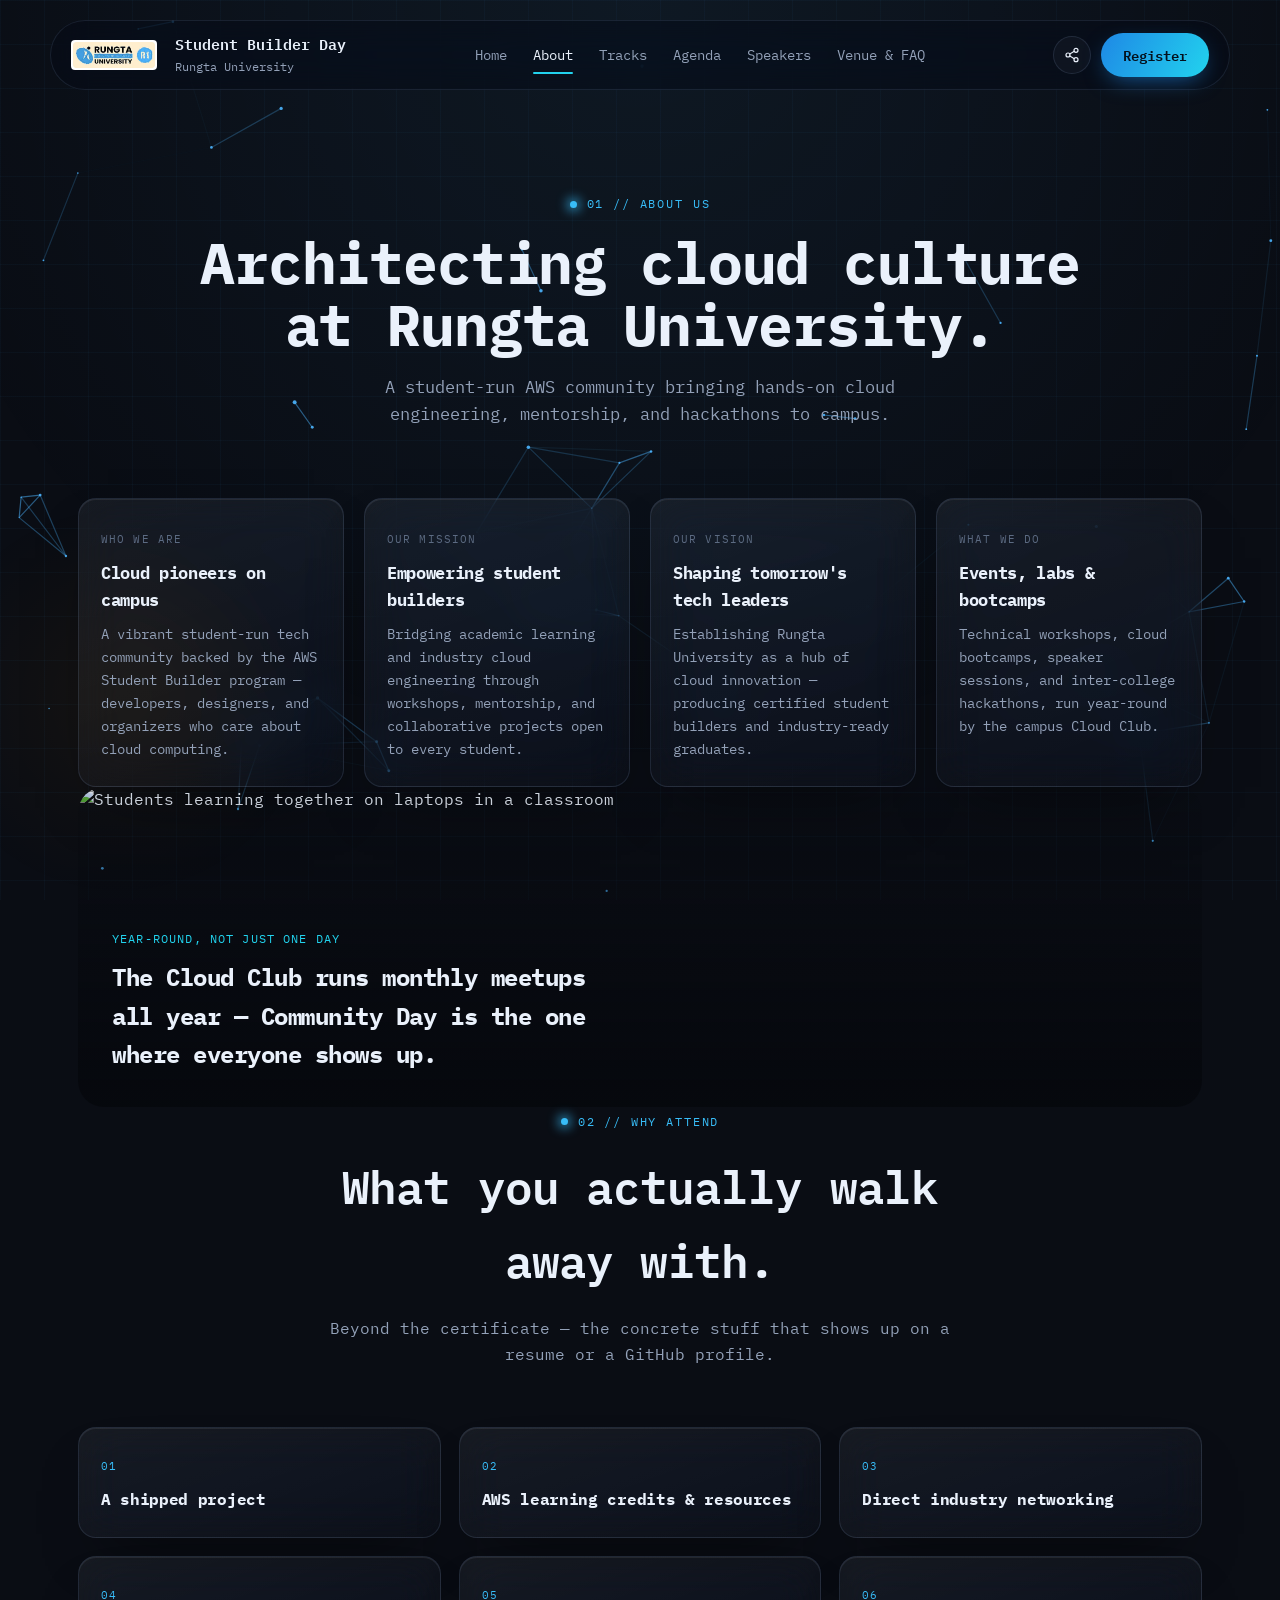
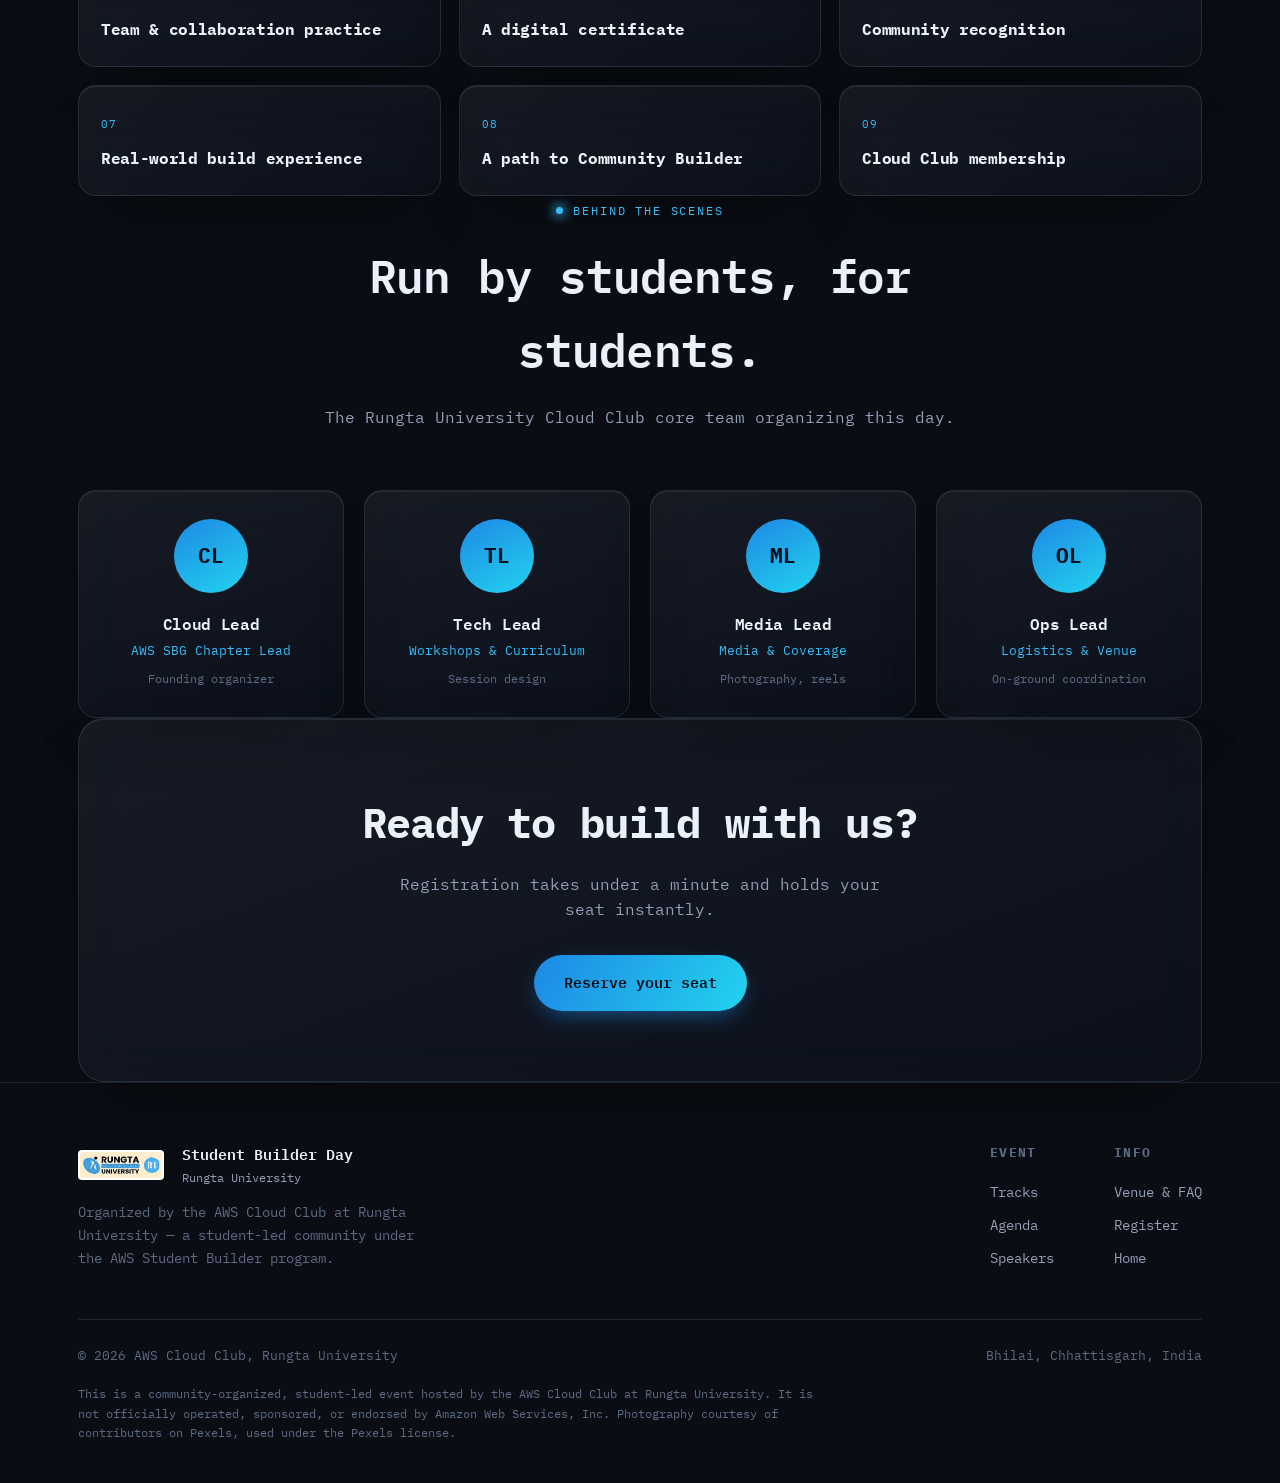
==== commit d800f24e: "Update logo to match AWS blue theme" ====
--- a/about.html
+++ b/about.html
@@ -17,7 +17,7 @@
 <header id="siteHeader">
   <div class="nav-inner">
     <div class="brand">
-      <img src="https://rungta.ac.in/wp-content/uploads/2024/04/Frame-2147223909.webp" alt="Rungta University" style="height: 30px; width: auto; background: white; padding: 2px; border-radius: 4px; margin-right: 8px;">
+      <img src="assets/logo.webp" alt="Rungta University" style="height: 30px; width: auto; background: white; padding: 2px; border-radius: 4px; margin-right: 8px;">
       <div>Student Builder Day<span class="sub">Rungta University</span></div>
     </div>
     <nav class="links">
@@ -137,7 +137,7 @@
     <div class="footer-grid">
       <div class="footer-brand">
         <div class="brand">
-          <img src="https://rungta.ac.in/wp-content/uploads/2024/04/Frame-2147223909.webp" alt="Rungta University" style="height: 30px; width: auto; background: white; padding: 2px; border-radius: 4px; margin-right: 8px;">
+          <img src="assets/logo.webp" alt="Rungta University" style="height: 30px; width: auto; background: white; padding: 2px; border-radius: 4px; margin-right: 8px;">
           <div>Student Builder Day<span class="sub">Rungta University</span></div>
         </div>
         <p>Organized by the AWS Cloud Club at Rungta University — a student-led community under the AWS Student Builder program.</p>
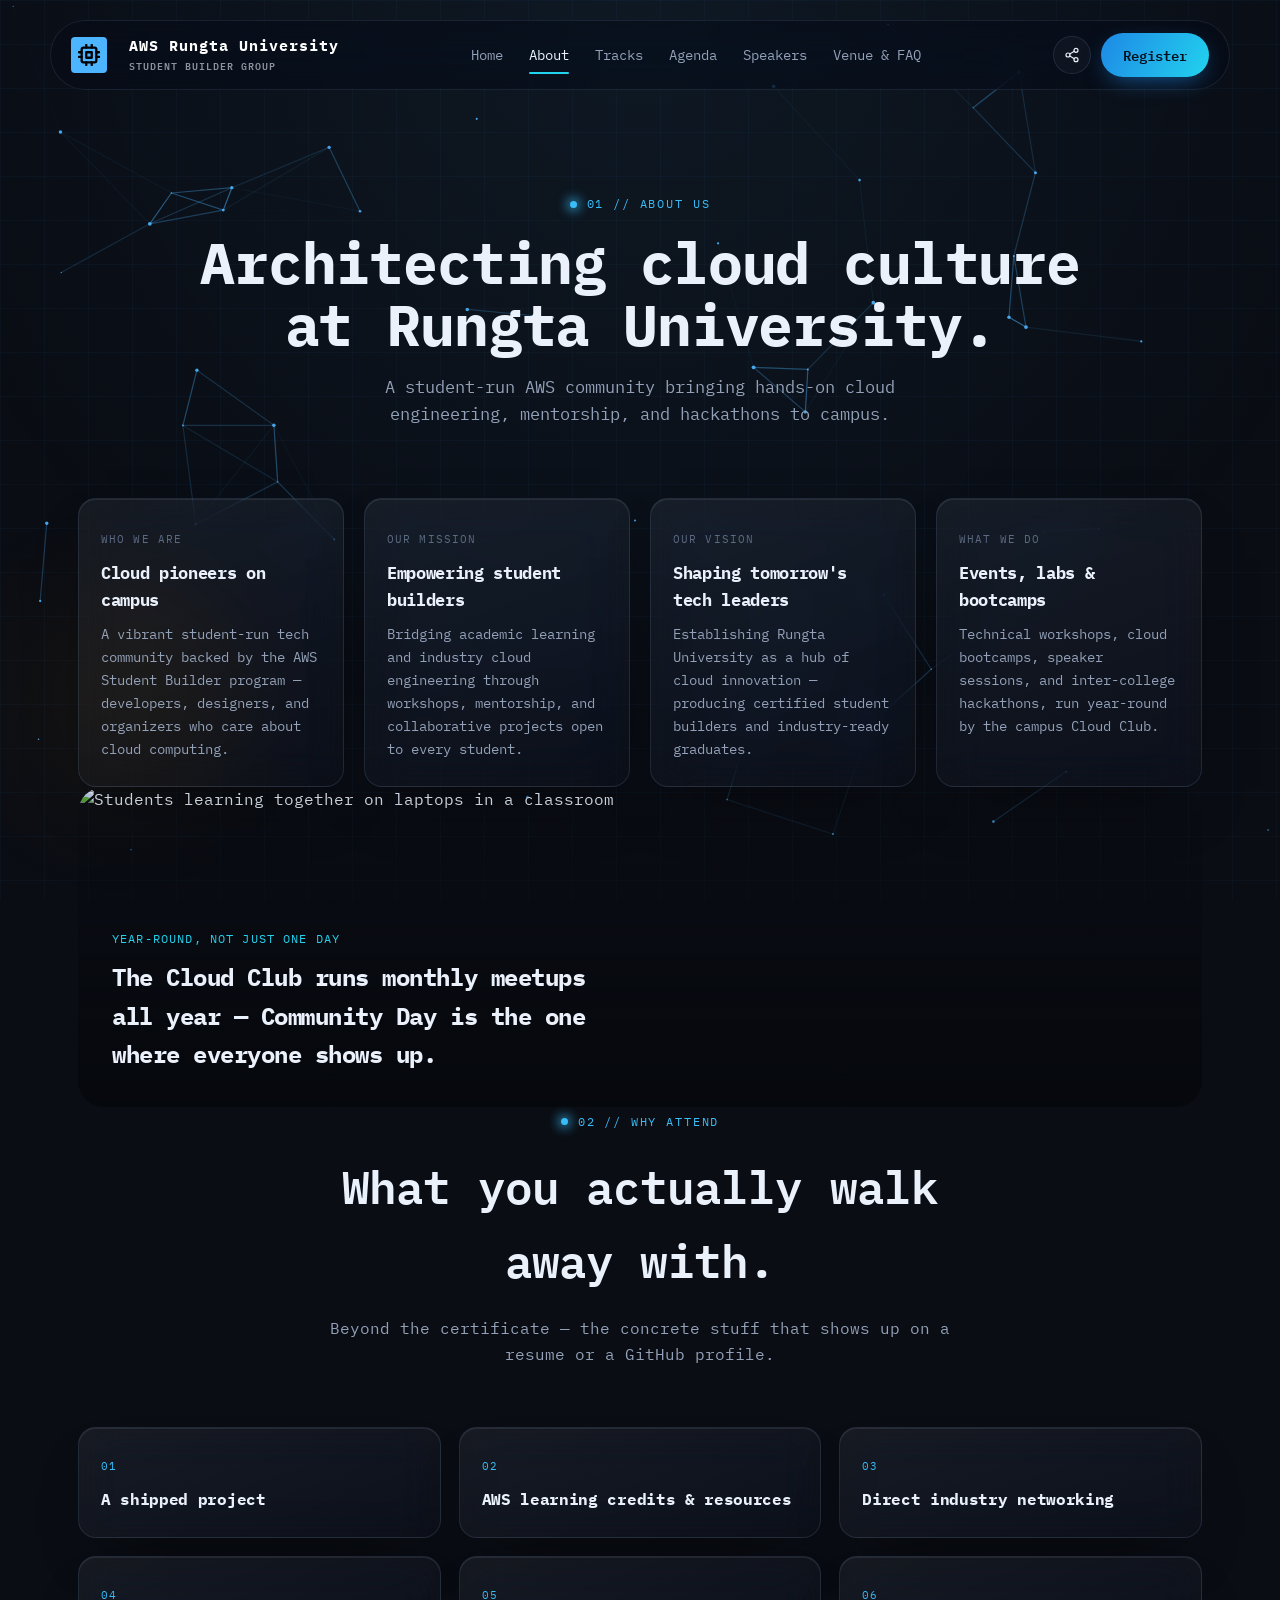
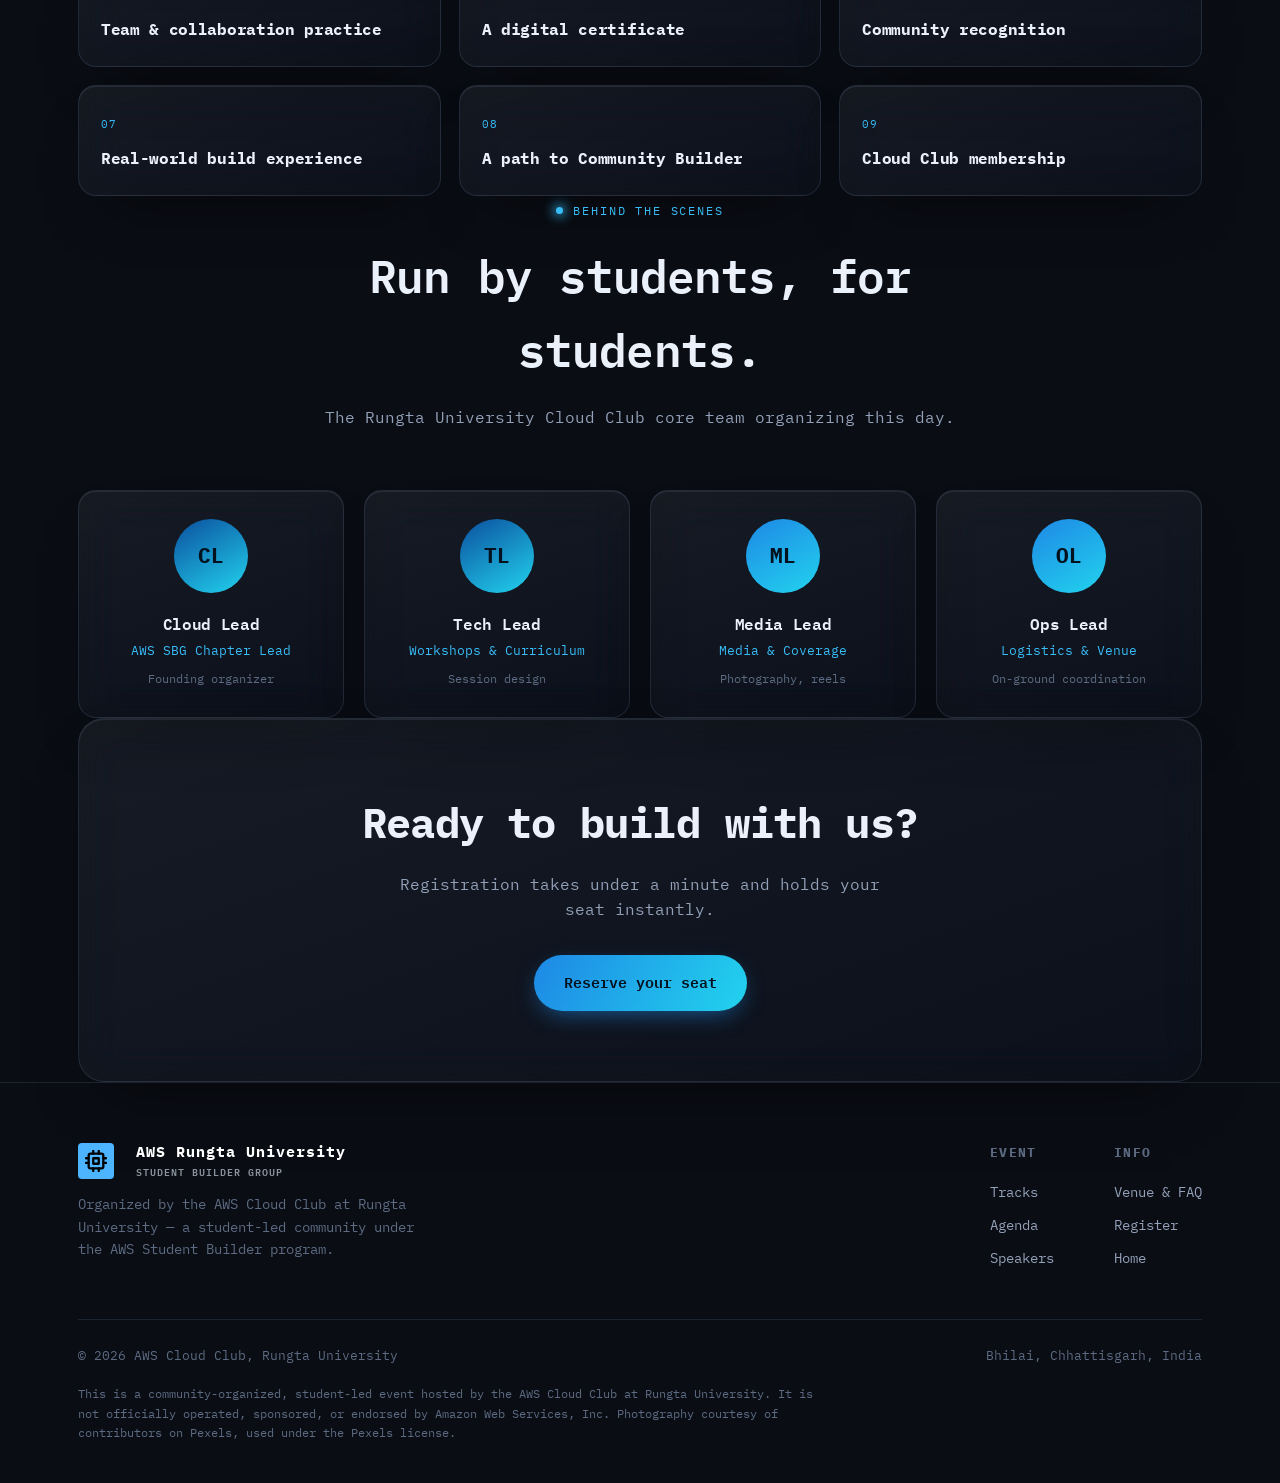
==== commit 6659f13d: "Update logo to use crisp SVG microchip, make navbar transparent glassmorphism" ====
--- a/about.html
+++ b/about.html
@@ -17,8 +17,24 @@
 <header id="siteHeader">
   <div class="nav-inner">
     <div class="brand">
-      <img src="assets/logo.webp" alt="Rungta University" style="height: 30px; width: auto; background: white; padding: 2px; border-radius: 4px; margin-right: 8px;">
-      <div>Student Builder Day<span class="sub">Rungta University</span></div>
+      <div style="width:36px; height:36px; background-color:#4db5ff; border-radius:4px; display:flex; align-items:center; justify-content:center; margin-right: 12px;">
+        <svg xmlns="http://www.w3.org/2000/svg" width="22" height="22" viewBox="0 0 24 24" fill="none" stroke="black" stroke-width="2.5" stroke-linecap="round" stroke-linejoin="round">
+          <rect x="4" y="4" width="16" height="16" rx="2" ry="2"></rect>
+          <rect x="9" y="9" width="6" height="6"></rect>
+          <line x1="9" y1="1" x2="9" y2="4"></line>
+          <line x1="15" y1="1" x2="15" y2="4"></line>
+          <line x1="9" y1="20" x2="9" y2="23"></line>
+          <line x1="15" y1="20" x2="15" y2="23"></line>
+          <line x1="20" y1="9" x2="23" y2="9"></line>
+          <line x1="20" y1="14" x2="23" y2="14"></line>
+          <line x1="1" y1="9" x2="4" y2="9"></line>
+          <line x1="1" y1="14" x2="4" y2="14"></line>
+        </svg>
+      </div>
+      <div>
+        <div style="font-weight:700; letter-spacing:1px; line-height:1.2; color:white; font-size:15px;">AWS Rungta University</div>
+        <div style="font-size:10px; color:var(--text-muted, #8b949e); text-transform:uppercase; letter-spacing:1px; margin-top:2px;">Student Builder Group</div>
+      </div>
     </div>
     <nav class="links">
       <a href="index.html">Home</a>
@@ -137,8 +153,24 @@
     <div class="footer-grid">
       <div class="footer-brand">
         <div class="brand">
-          <img src="assets/logo.webp" alt="Rungta University" style="height: 30px; width: auto; background: white; padding: 2px; border-radius: 4px; margin-right: 8px;">
-          <div>Student Builder Day<span class="sub">Rungta University</span></div>
+          <div style="width:36px; height:36px; background-color:#4db5ff; border-radius:4px; display:flex; align-items:center; justify-content:center; margin-right: 12px;">
+            <svg xmlns="http://www.w3.org/2000/svg" width="22" height="22" viewBox="0 0 24 24" fill="none" stroke="black" stroke-width="2.5" stroke-linecap="round" stroke-linejoin="round">
+              <rect x="4" y="4" width="16" height="16" rx="2" ry="2"></rect>
+              <rect x="9" y="9" width="6" height="6"></rect>
+              <line x1="9" y1="1" x2="9" y2="4"></line>
+              <line x1="15" y1="1" x2="15" y2="4"></line>
+              <line x1="9" y1="20" x2="9" y2="23"></line>
+              <line x1="15" y1="20" x2="15" y2="23"></line>
+              <line x1="20" y1="9" x2="23" y2="9"></line>
+              <line x1="20" y1="14" x2="23" y2="14"></line>
+              <line x1="1" y1="9" x2="4" y2="9"></line>
+              <line x1="1" y1="14" x2="4" y2="14"></line>
+            </svg>
+          </div>
+          <div>
+            <div style="font-weight:700; letter-spacing:1px; line-height:1.2; color:white; font-size:15px;">AWS Rungta University</div>
+            <div style="font-size:10px; color:var(--text-muted, #8b949e); text-transform:uppercase; letter-spacing:1px; margin-top:2px;">Student Builder Group</div>
+          </div>
         </div>
         <p>Organized by the AWS Cloud Club at Rungta University — a student-led community under the AWS Student Builder program.</p>
       </div>
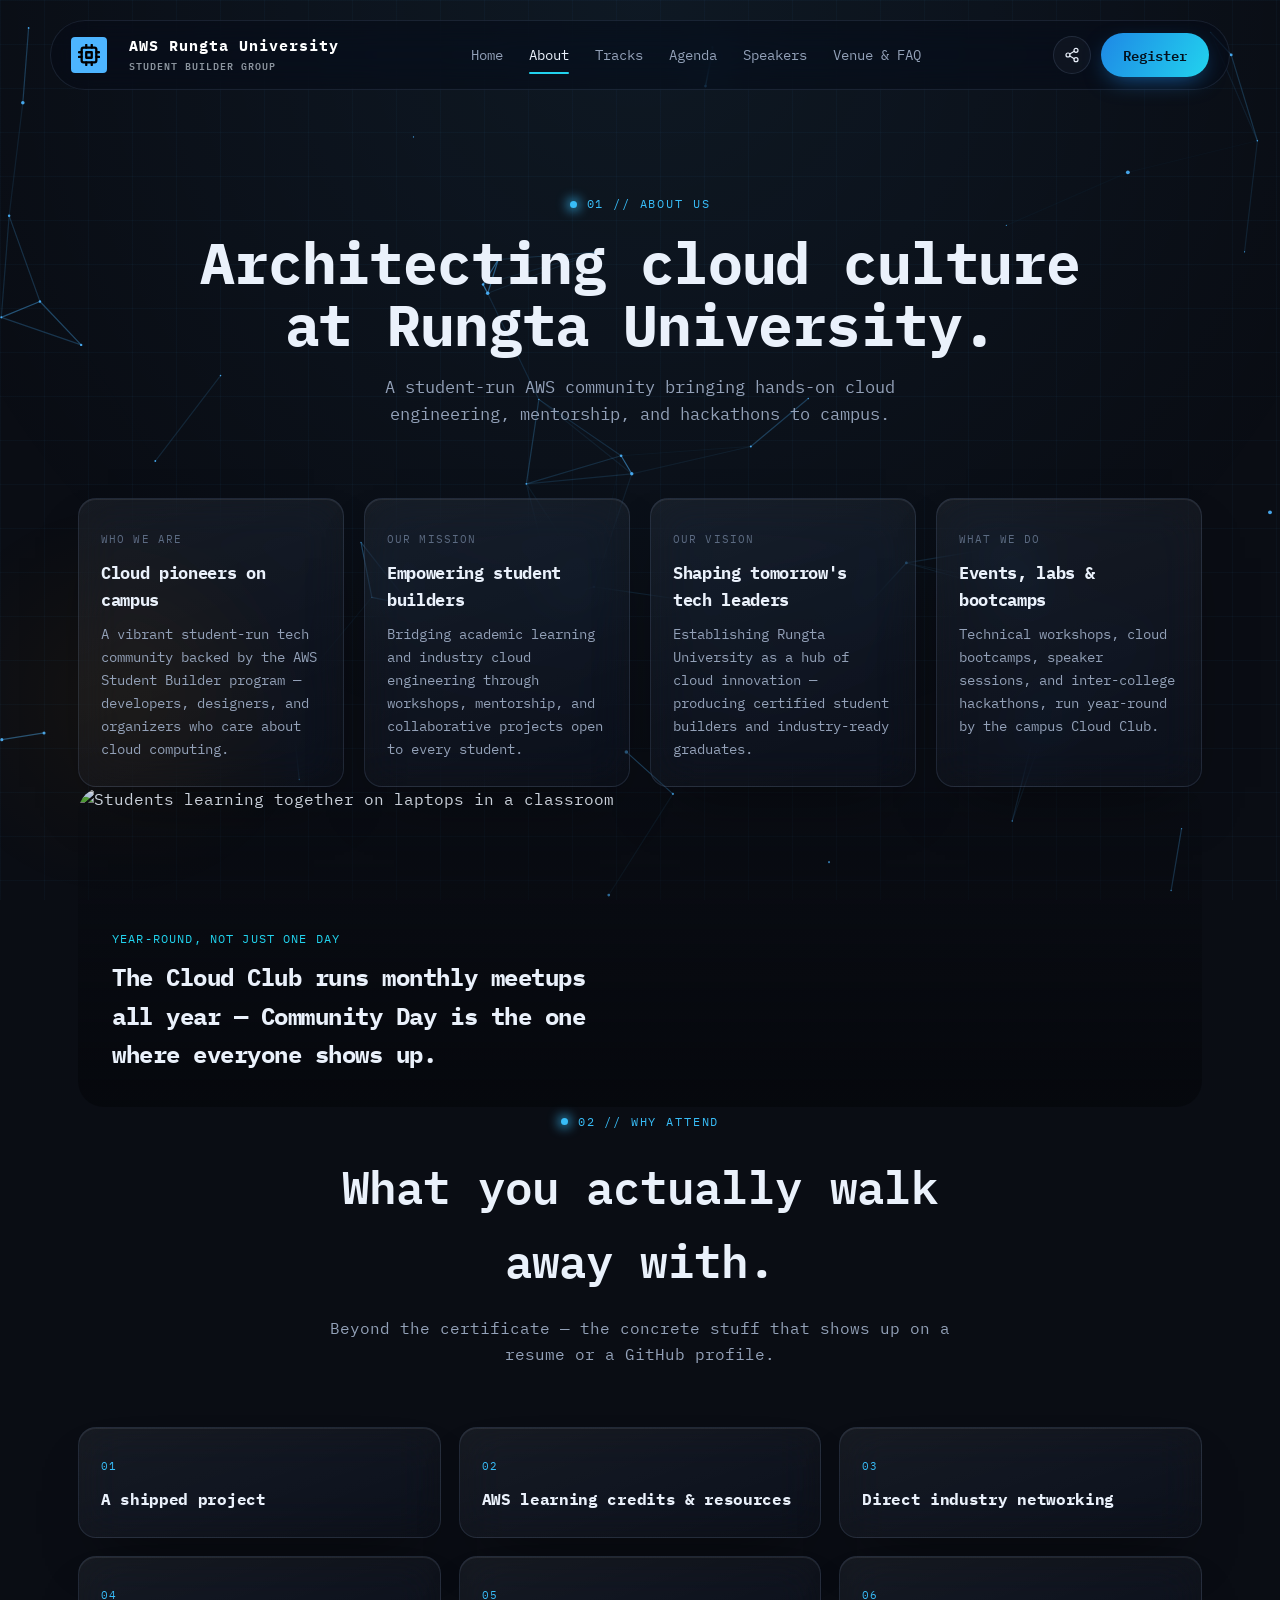
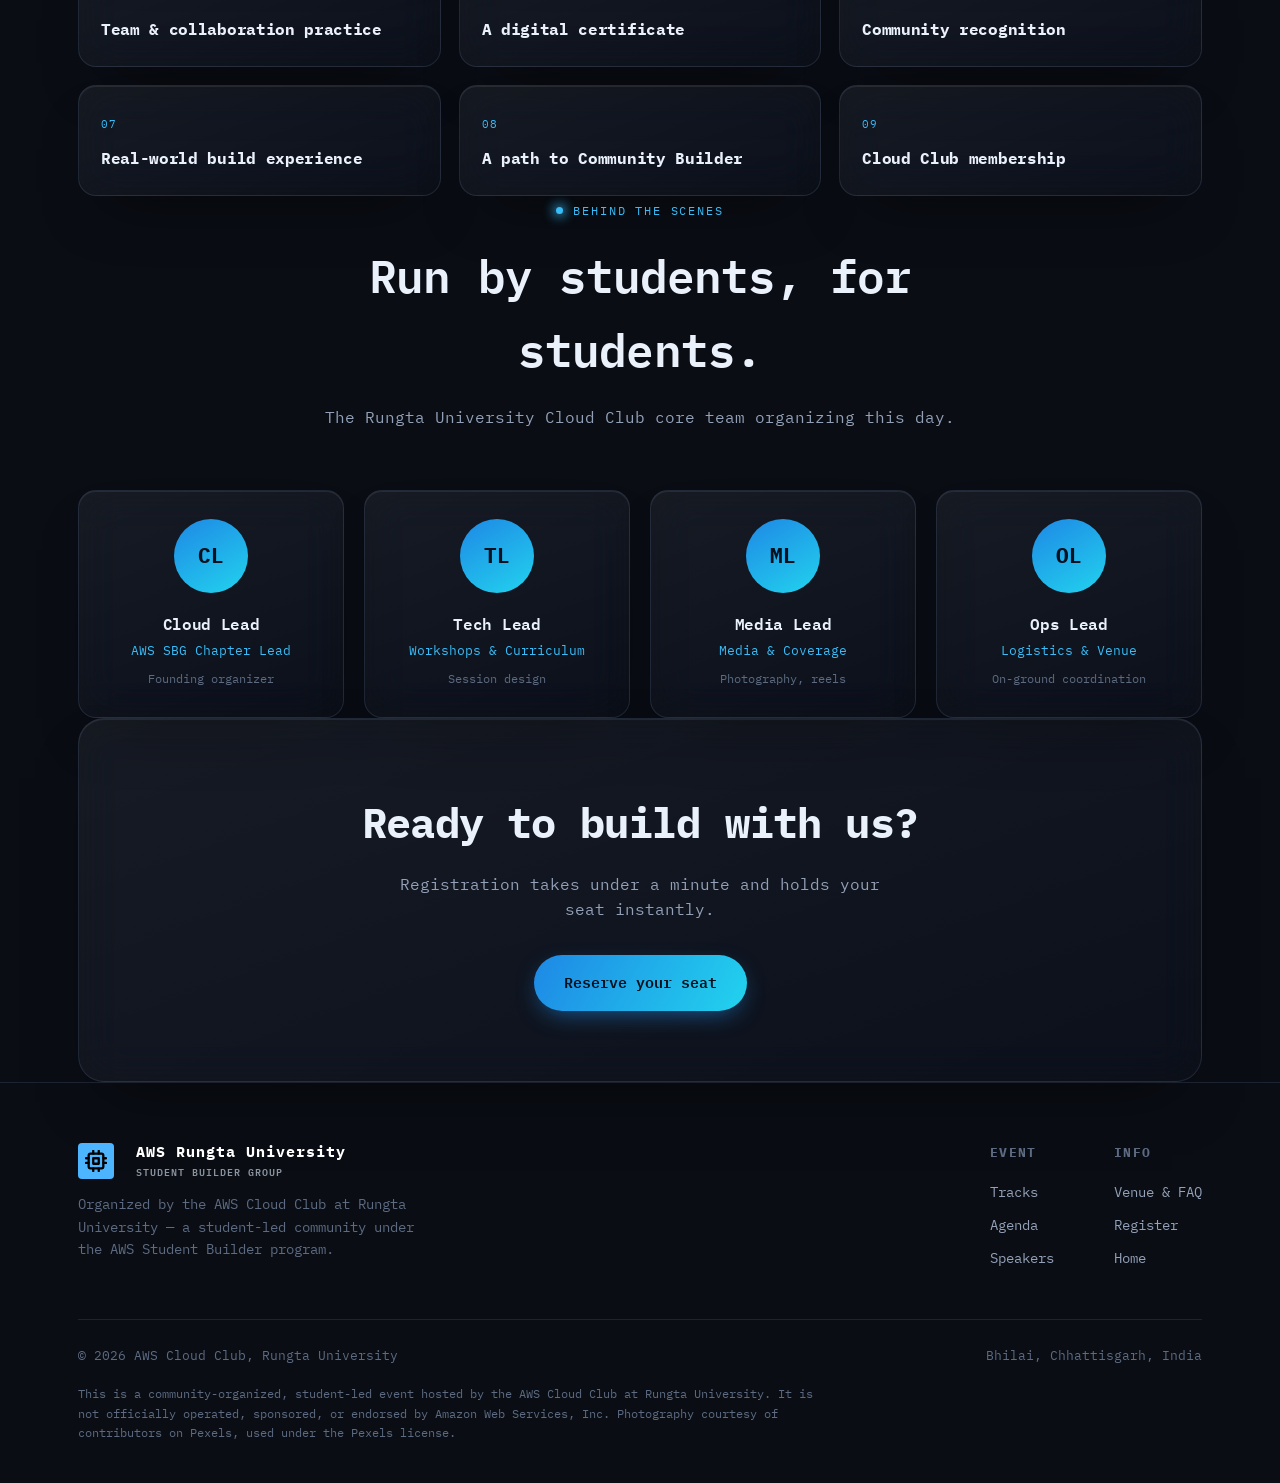
==== commit 43a2bcd2: "Make logo responsive for mobile devices" ====
--- a/about.html
+++ b/about.html
@@ -31,9 +31,9 @@
           <line x1="1" y1="14" x2="4" y2="14"></line>
         </svg>
       </div>
-      <div>
-        <div style="font-weight:700; letter-spacing:1px; line-height:1.2; color:white; font-size:15px;">AWS Rungta University</div>
-        <div style="font-size:10px; color:var(--text-muted, #8b949e); text-transform:uppercase; letter-spacing:1px; margin-top:2px;">Student Builder Group</div>
+      <div class="nav-brand-text">
+        <div style="font-weight:700; letter-spacing:1px; line-height:1.2; color:white; font-size:15px;" class="nav-brand-title">AWS Rungta University</div>
+        <div style="font-size:10px; color:var(--text-muted, #8b949e); text-transform:uppercase; letter-spacing:1px; margin-top:2px;" class="nav-brand-sub">Student Builder Group</div>
       </div>
     </div>
     <nav class="links">
@@ -167,9 +167,9 @@
               <line x1="1" y1="14" x2="4" y2="14"></line>
             </svg>
           </div>
-          <div>
-            <div style="font-weight:700; letter-spacing:1px; line-height:1.2; color:white; font-size:15px;">AWS Rungta University</div>
-            <div style="font-size:10px; color:var(--text-muted, #8b949e); text-transform:uppercase; letter-spacing:1px; margin-top:2px;">Student Builder Group</div>
+          <div class="nav-brand-text">
+            <div style="font-weight:700; letter-spacing:1px; line-height:1.2; color:white; font-size:15px;" class="nav-brand-title">AWS Rungta University</div>
+            <div style="font-size:10px; color:var(--text-muted, #8b949e); text-transform:uppercase; letter-spacing:1px; margin-top:2px;" class="nav-brand-sub">Student Builder Group</div>
           </div>
         </div>
         <p>Organized by the AWS Cloud Club at Rungta University — a student-led community under the AWS Student Builder program.</p>
